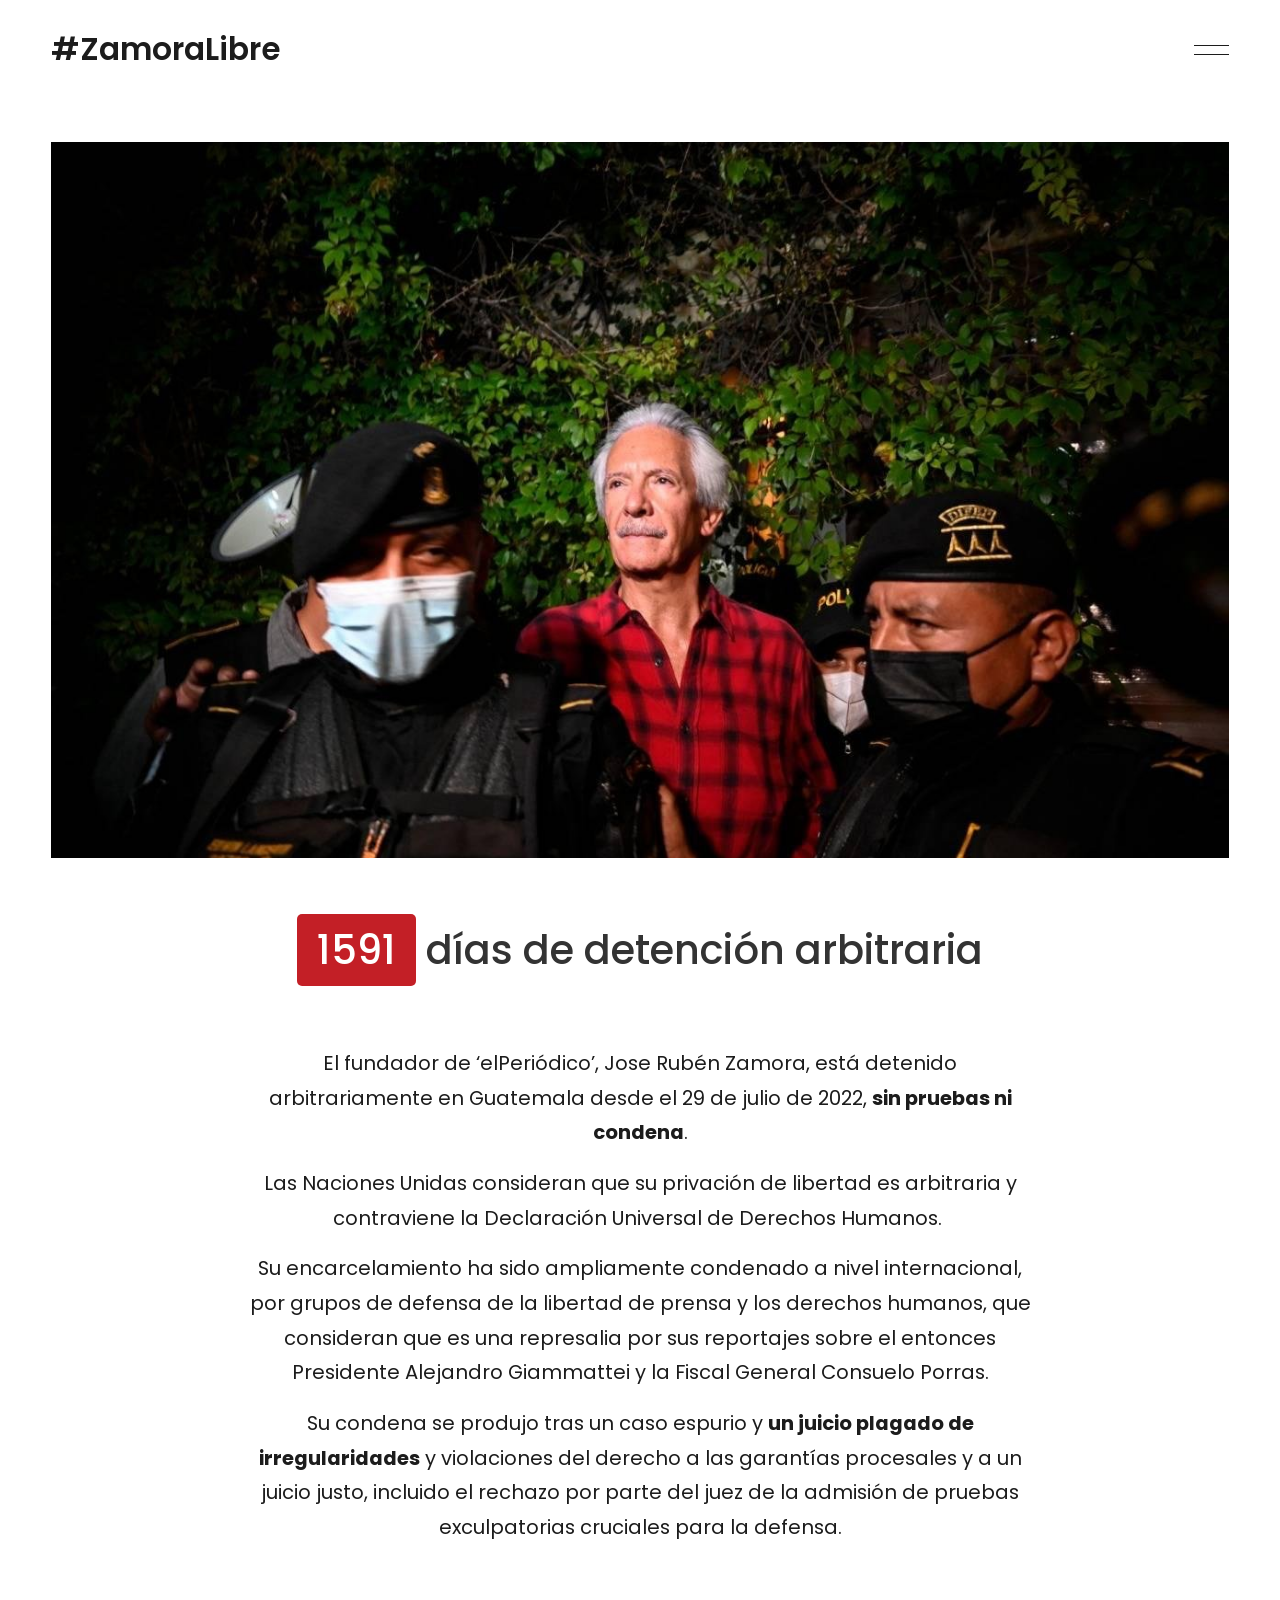
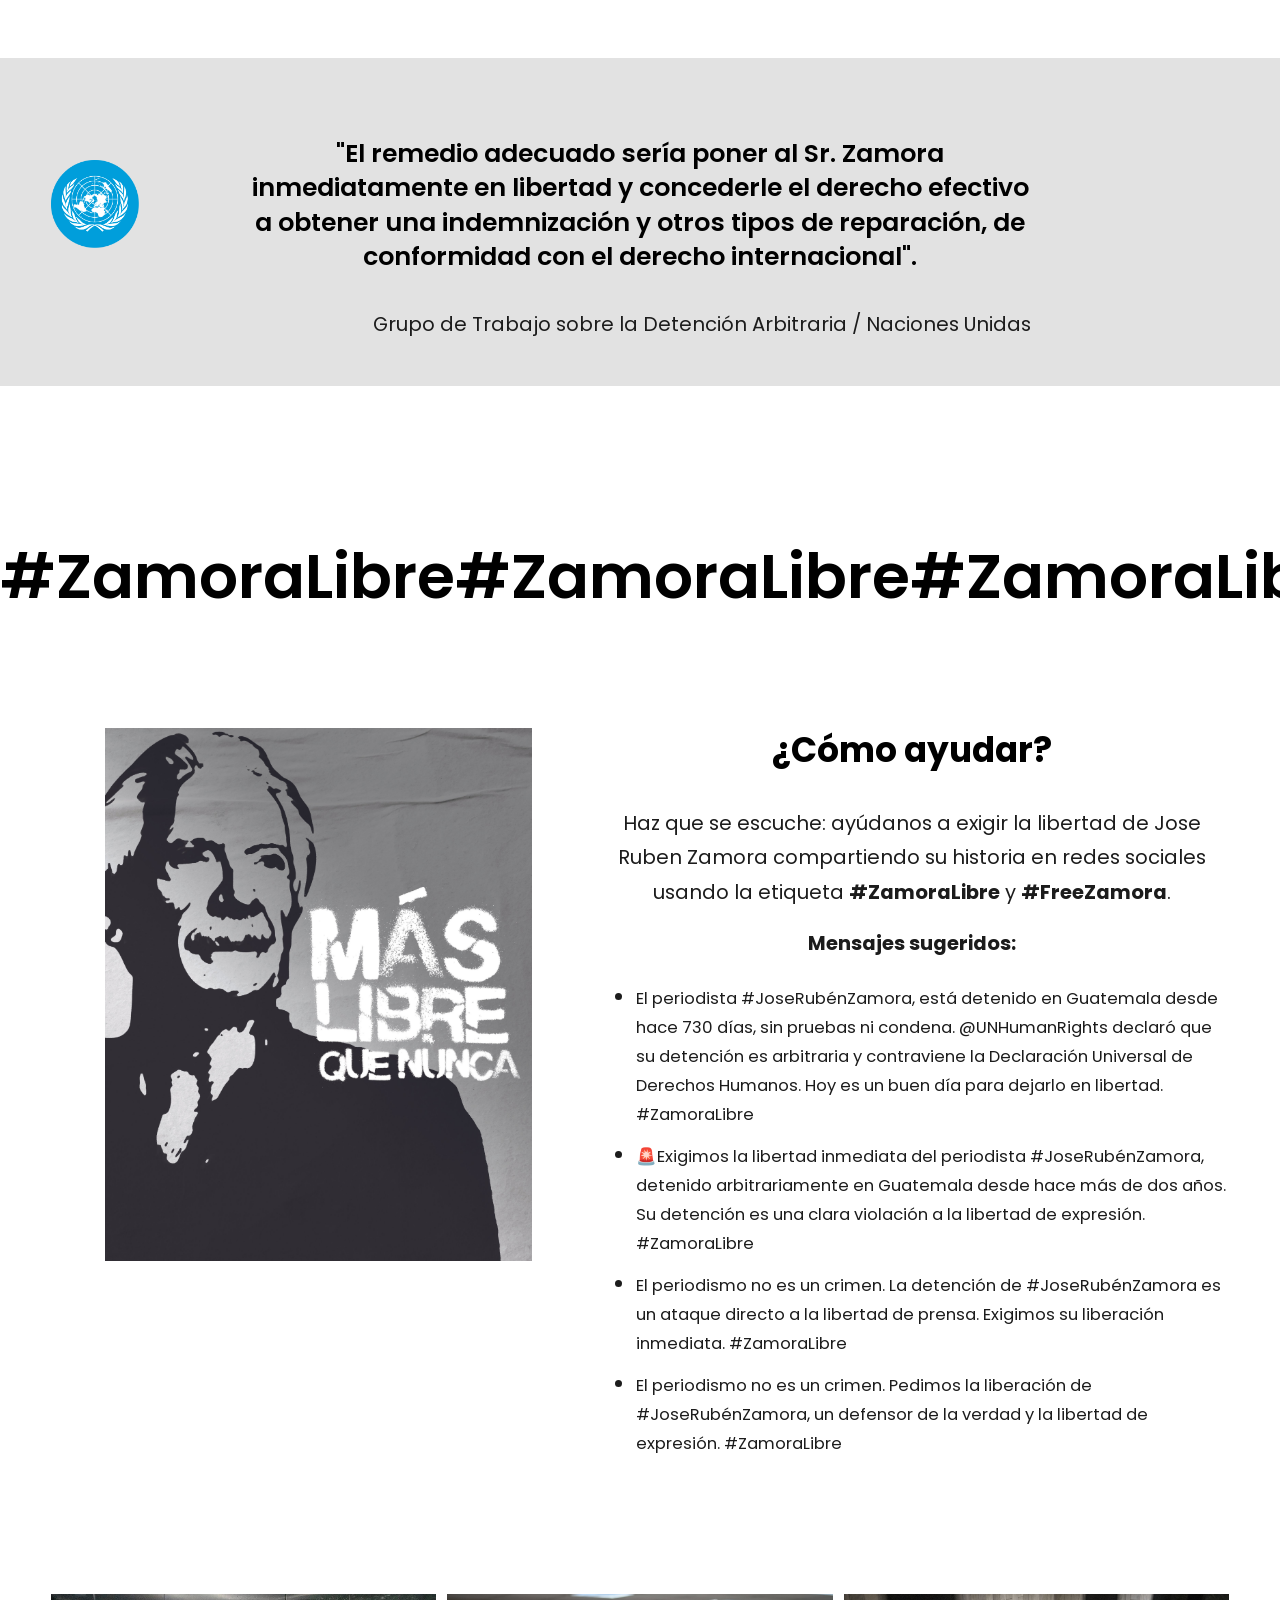
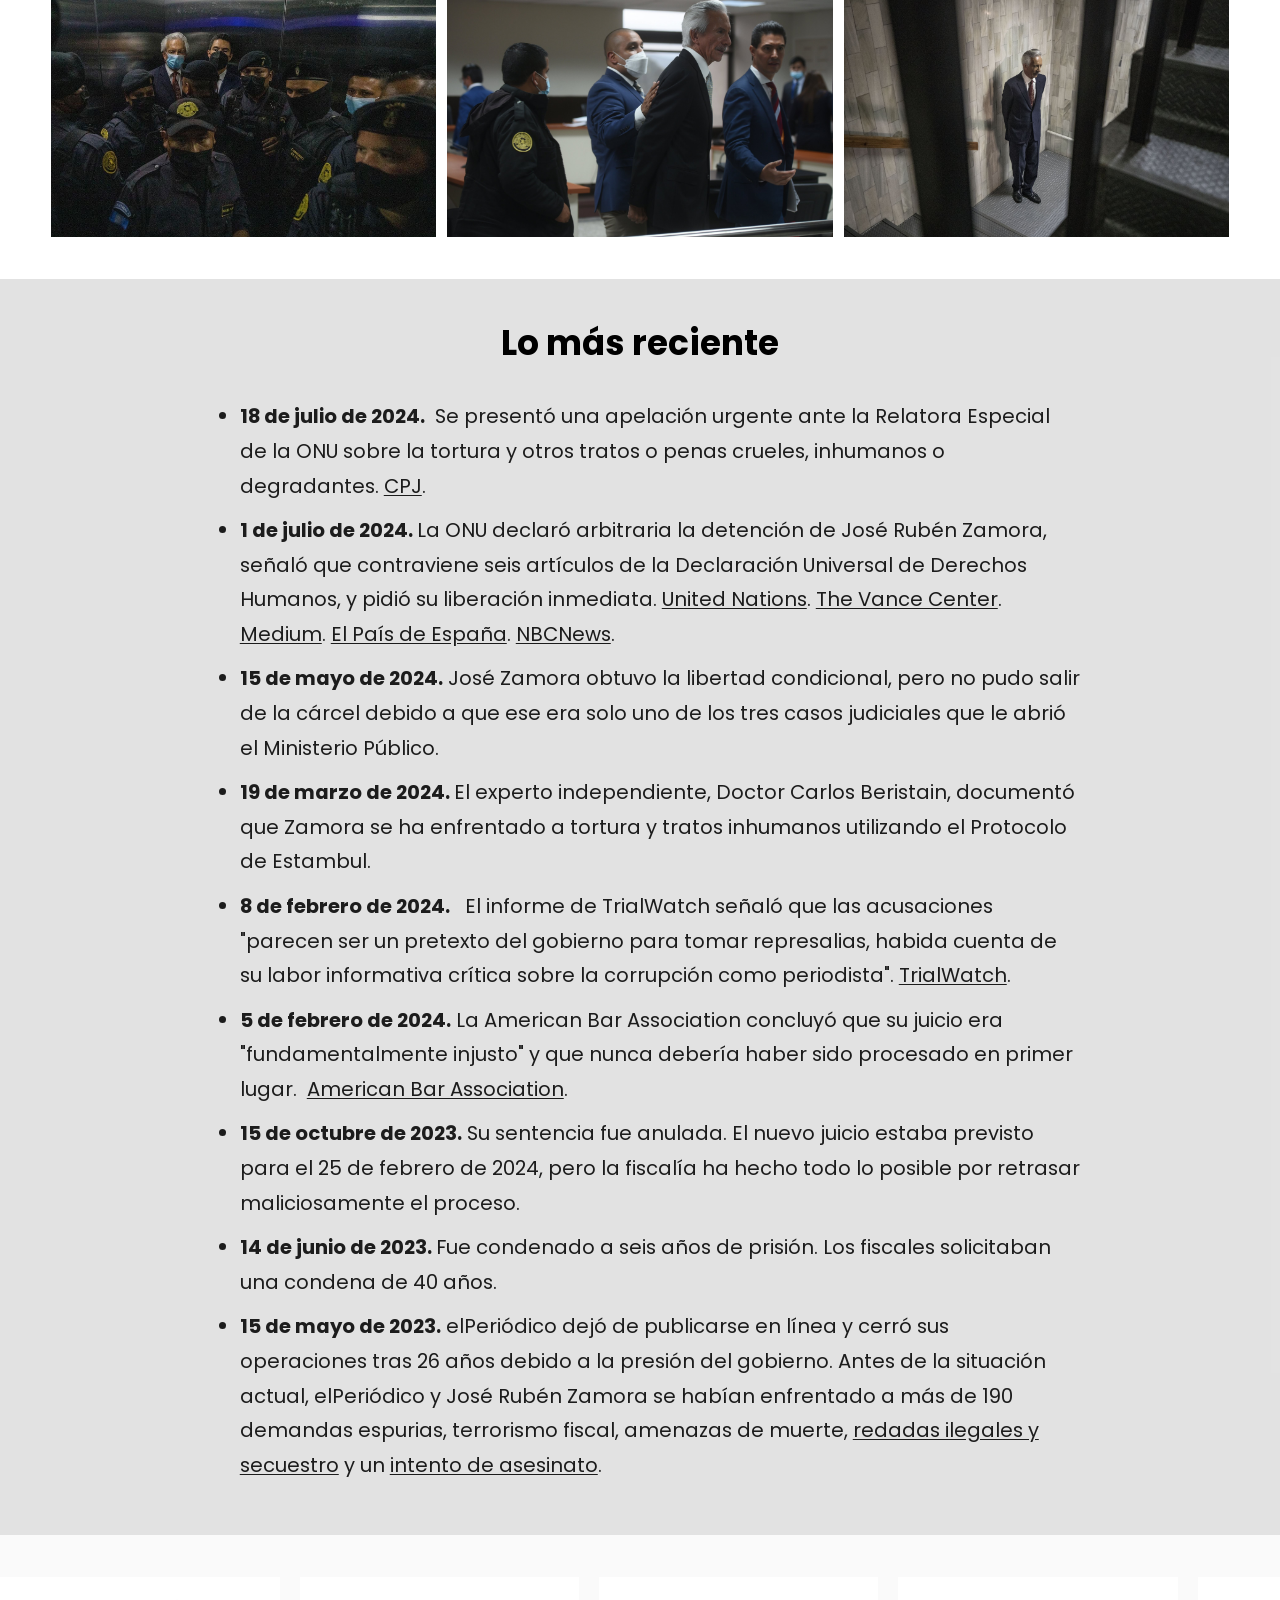
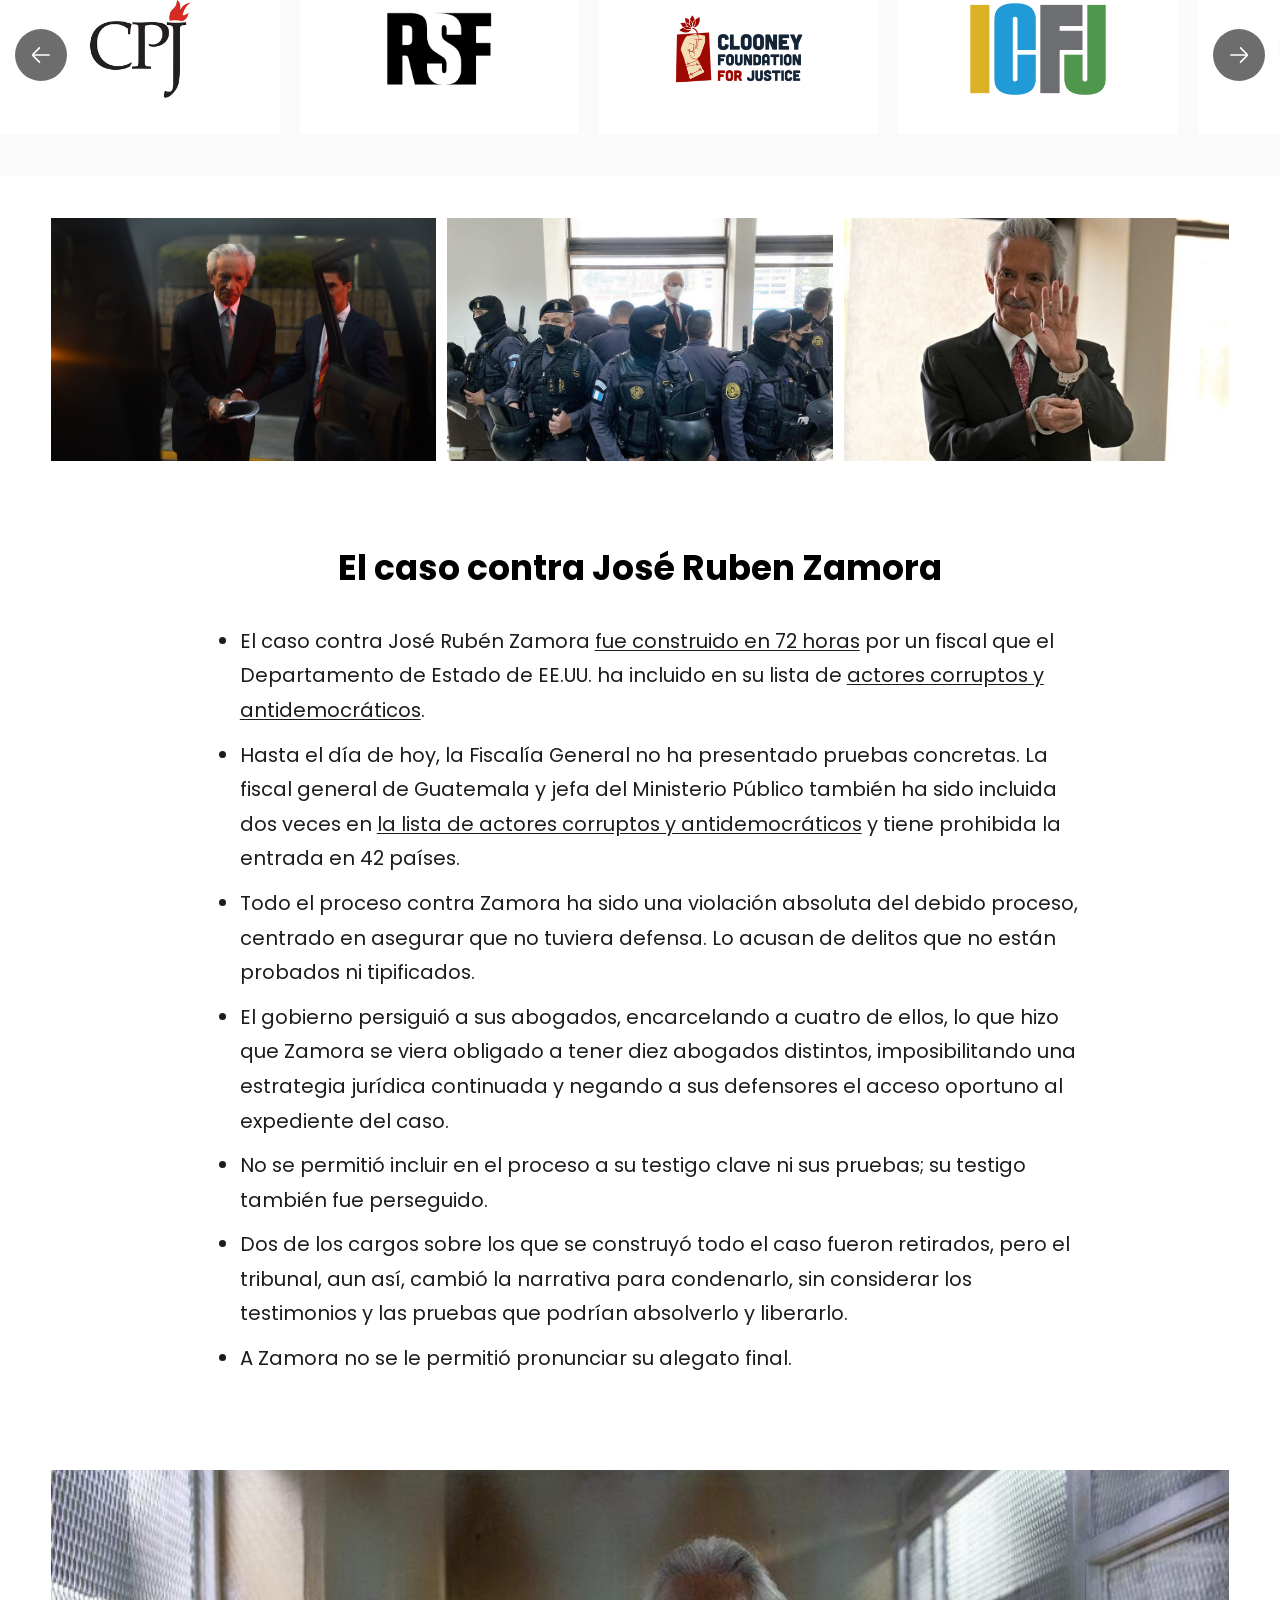
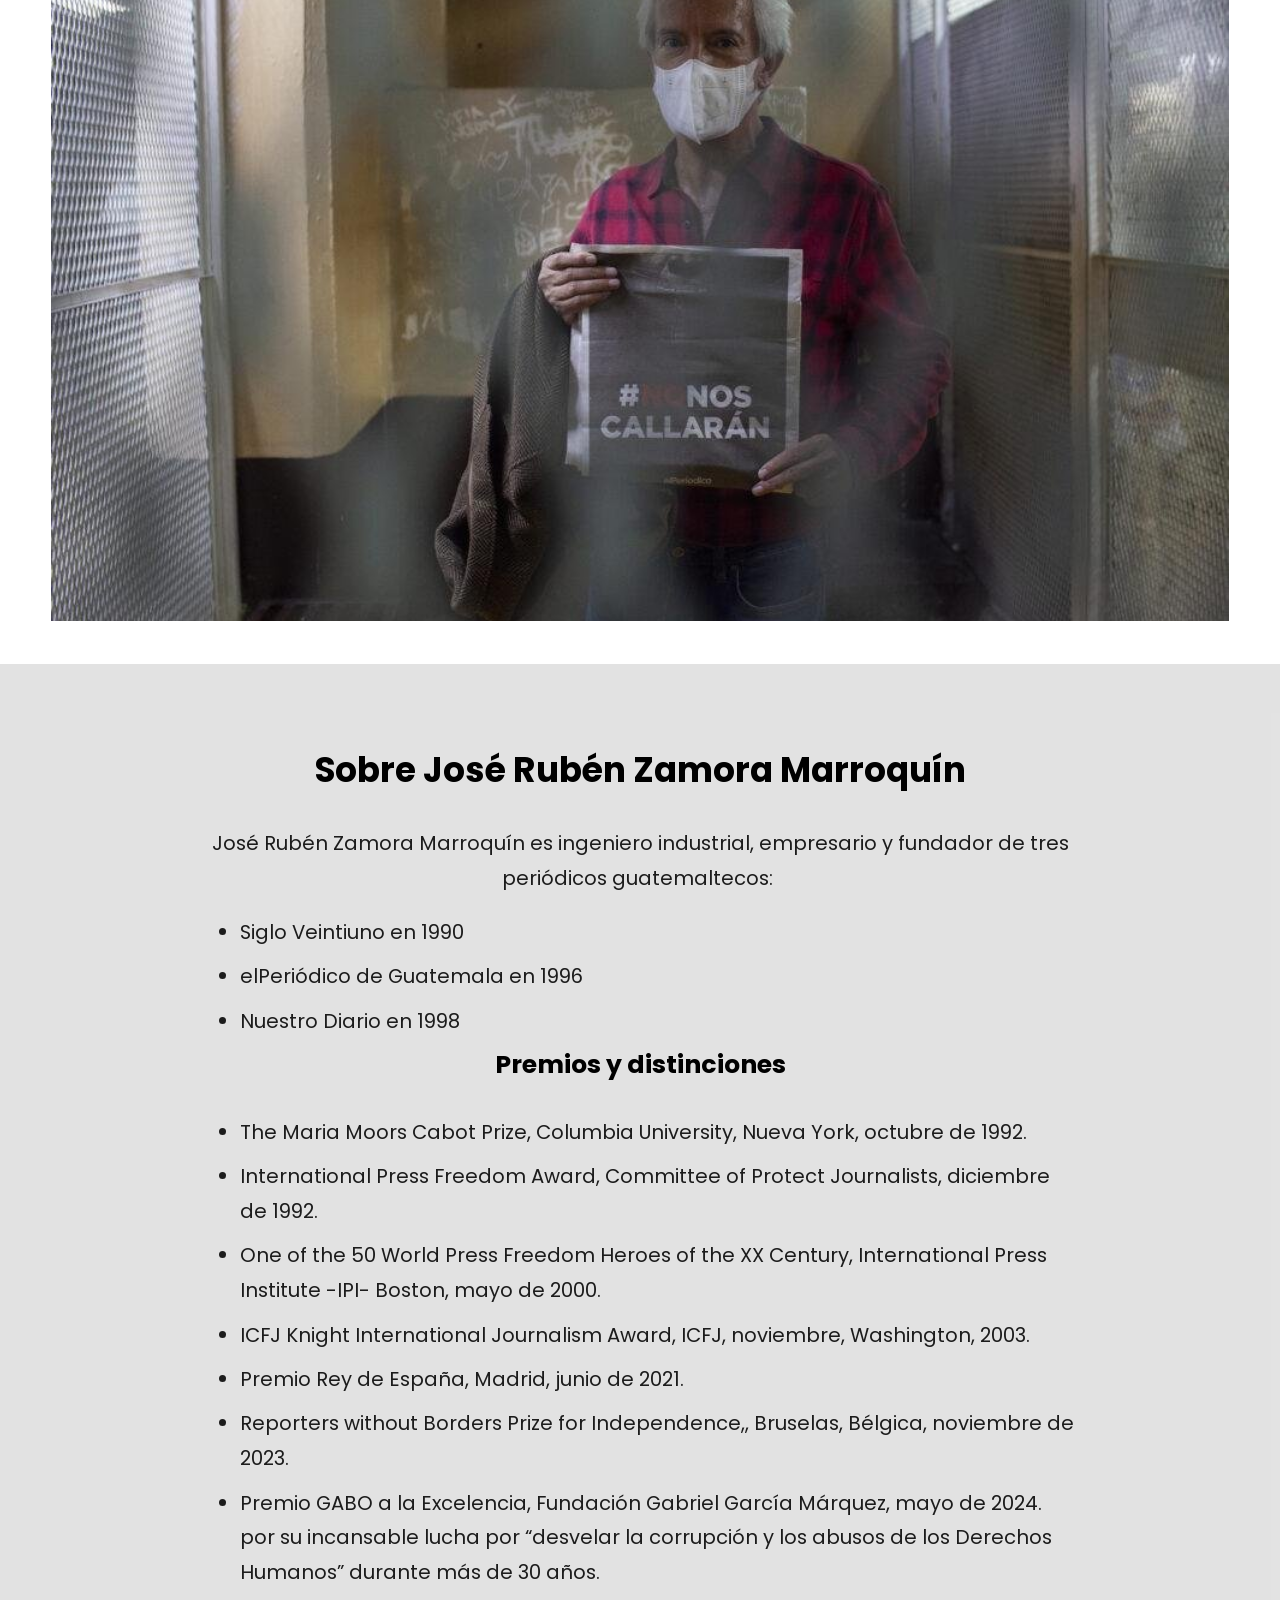
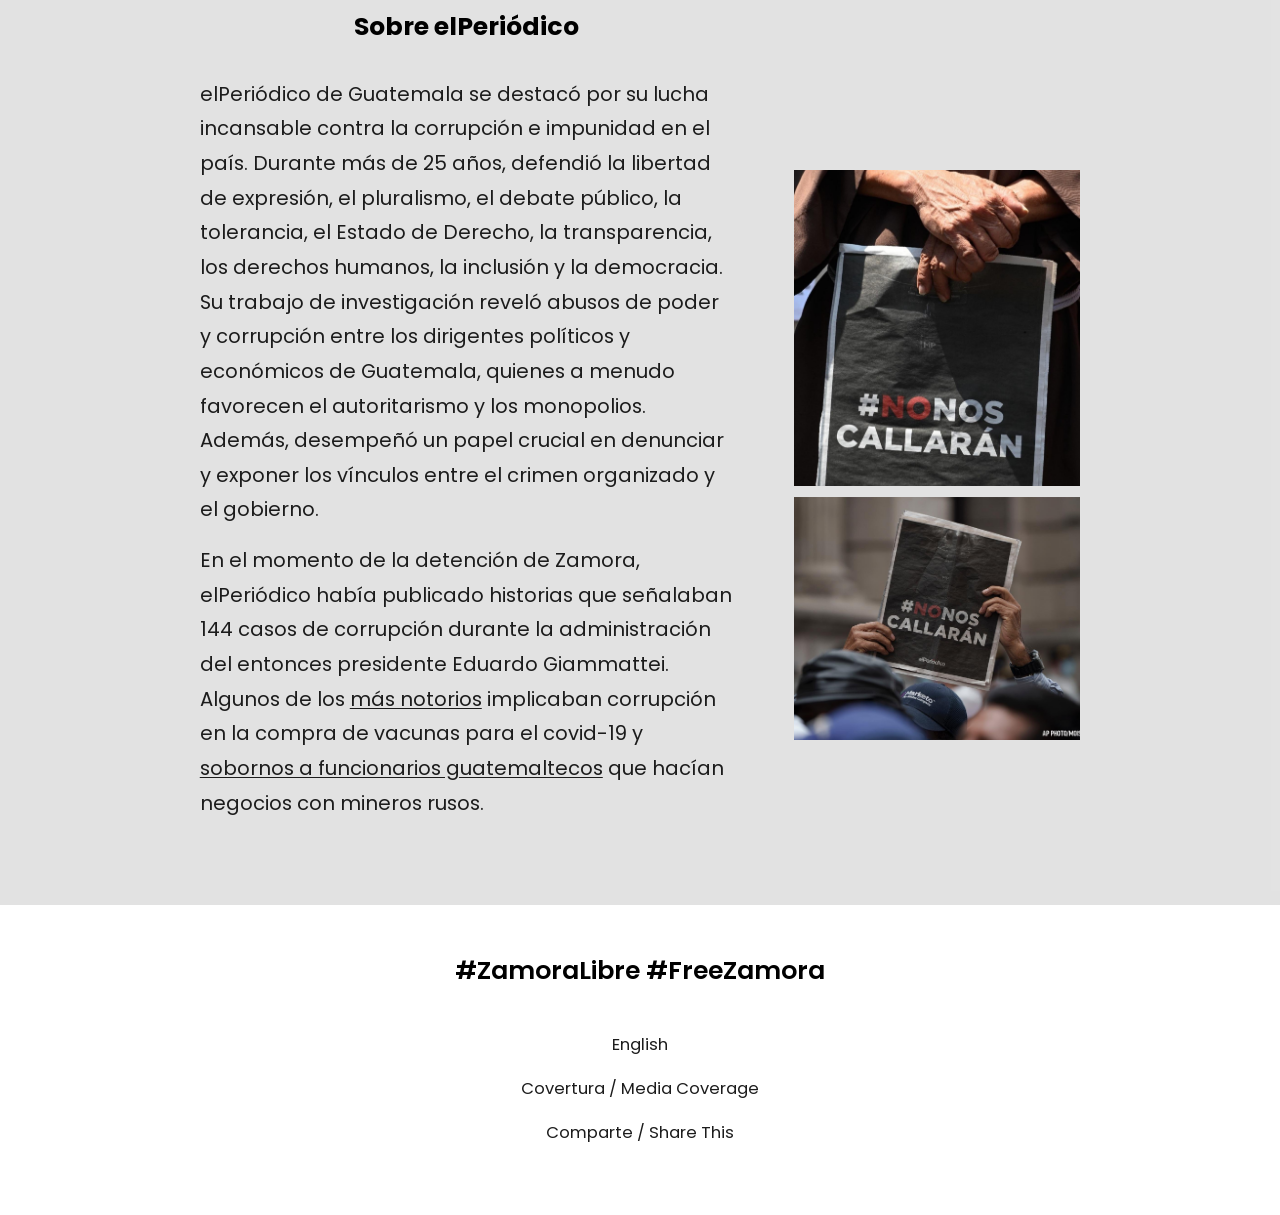
==== index.html @ 33c7cfe5 "Réplica estática del sitio zamoralibre.com Migra el sitio de la campaña #ZamoraLibre de Squarespace " ====
<!doctype html>
<html lang="es">
<head>
<meta charset="utf-8">
<meta name="viewport" content="width=device-width, initial-scale=1">
<title>#ZamoraLibre</title>
<meta name="description" content="José Rubén Zamora, fundador de elPeriódico, está detenido arbitrariamente en Guatemala desde el 29 de julio de 2022, sin pruebas ni condena. Las Naciones Unidas piden su liberación inmediata.">
<link rel="canonical" href="https://www.zamoralibre.com/">
<meta property="og:type" content="website">
<meta property="og:site_name" content="#ZamoraLibre">
<meta property="og:title" content="#ZamoraLibre">
<meta property="og:description" content="José Rubén Zamora, fundador de elPeriódico, está detenido arbitrariamente en Guatemala desde el 29 de julio de 2022, sin pruebas ni condena.">
<meta property="og:url" content="https://www.zamoralibre.com/">
<meta property="og:image" content="https://www.zamoralibre.com/assets/img/hero-detencion.jpg">
<meta property="og:locale" content="es_ES">
<meta name="twitter:card" content="summary_large_image">
<link rel="alternate" hreflang="es" href="https://www.zamoralibre.com/">
<link rel="alternate" hreflang="en" href="https://www.zamoralibre.com/english/">
<link rel="preload" as="font" type="font/woff2" href="assets/fonts/poppins-600-latin.woff2" crossorigin>
<link rel="preload" as="font" type="font/woff2" href="assets/fonts/poppins-400-latin.woff2" crossorigin>
<link rel="stylesheet" href="assets/css/style.css">
</head>
<body>

<header class="cabecera">
  <a class="cabecera__logo" href="/">#ZamoraLibre</a>
  <button class="cabecera__menu" type="button" data-menu-boton aria-expanded="false" aria-controls="nav-panel" aria-label="Abrir menú">
    <span></span><span></span>
  </button>
</header>

<nav class="nav-panel" id="nav-panel" data-menu-panel data-abierto="false" aria-label="Navegación principal">
  <a href="/english/">English</a>
  <a href="/media-coverage/">Cobertura / Media Coverage</a>
  <a href="/comparte/">Comparte / Share This</a>
</nav>

<main>

  <!-- 0 · Fotografía de apertura -->
  <section class="seccion">
    <div class="fe">
      <div class="marco marco--heroe" style="--d:1/2/21/26;--m:1/1/10/11">
        <img class="imagen" src="assets/img/hero-detencion.jpg" width="1280" height="851" fetchpriority="high"
             alt="José Rubén Zamora, con camisa de cuadros roja, es escoltado de noche por agentes de la policía guatemalteca.">
      </div>
    </div>
  </section>

  <!-- 1 · Contador de días -->
  <section class="seccion seccion--auto">
    <div class="fe fe--sin-relleno">
      <div style="--d:1/2/2/26;--m:1/2/7/10">
        <p class="contador" data-contador="días de detención arbitraria">
          <span class="dias-numero">&nbsp;</span> días de detención arbitraria
        </p>
      </div>
    </div>
  </section>

  <!-- 2 · Introducción -->
  <section class="seccion">
    <div class="fe">
      <div class="contenido" style="--d:1/6/17/22;--m:1/2/3/10">
        <p class="centrado">El fundador de ‘elPeriódico’, Jose Rubén Zamora, está detenido arbitrariamente en Guatemala desde el 29 de julio de 2022, <strong>sin pruebas ni condena</strong>.</p>
        <p class="centrado">Las Naciones Unidas consideran que su privación de libertad es arbitraria y contraviene la Declaración Universal de Derechos Humanos.&nbsp;</p>
        <p class="centrado">Su encarcelamiento ha sido ampliamente condenado a nivel internacional, por grupos de defensa de la libertad de prensa y los derechos humanos, que consideran que es una represalia por sus reportajes sobre el entonces Presidente Alejandro Giammattei y la Fiscal General Consuelo Porras.</p>
        <p class="centrado">Su condena se produjo tras un caso espurio y <strong>un juicio plagado de irregularidades</strong> y violaciones del derecho a las garantías procesales y a un juicio justo, incluido el rechazo por parte del juez de la admisión de pruebas exculpatorias cruciales para la defensa.</p>
      </div>
    </div>
  </section>

  <!-- 3 · Cita de Naciones Unidas -->
  <section class="seccion seccion--gris">
    <div class="fe">
      <div class="marco" style="--d:2/2/6/4;--m:1/4/3/8">
        <img class="imagen imagen--contenida" src="assets/img/onu-logo.png" width="625" height="625" loading="lazy"
             alt="Emblema de las Naciones Unidas.">
      </div>
      <div class="contenido" style="--d:2/6/8/22;--m:3/2/13/10">
        <h4 class="centrado">"El remedio adecuado sería poner al Sr. Zamora inmediatamente en libertad y concederle el derecho efectivo a obtener una indemnización y otros tipos de reparación, de conformidad con el derecho internacional". </h4>
        <p class="a-la-derecha">Grupo de Trabajo sobre la Detención Arbitraria / Naciones Unidas</p>
      </div>
    </div>
  </section>

  <!-- 4 · Marquesina y "¿Cómo ayudar?" -->
  <section class="seccion">
    <div class="fe fe--ayuda">
      <div class="marquesina fe--sangrado" data-marquesina aria-label="#ZamoraLibre" style="--d:1/1/9/27;--m:1/1/8/11">
        <div class="marquesina__pista" aria-hidden="true">
          <span>#ZamoraLibre</span><span>#ZamoraLibre</span><span>#ZamoraLibre</span><span>#ZamoraLibre</span><span>#ZamoraLibre</span><span>#ZamoraLibre</span><span>#ZamoraLibre</span><span>#ZamoraLibre</span>
        </div>
      </div>
      <h1 class="oculto-visualmente">#ZamoraLibre</h1>
      <div class="marco marco--poster" style="--d:9/3/24/12;--m:8/2/18/10">
        <img class="imagen imagen--contenida" src="assets/img/campana-prensa.jpg" width="2500" height="3125" loading="lazy"
             alt="Cartel de la campaña: retrato serigrafiado de José Rubén Zamora junto a la frase «más libre que nunca».">
      </div>
      <div class="contenido" style="--d:9/13/25/26;--m:19/2/48/10">
        <h3 class="centrado"><strong>¿Cómo ayudar?</strong></h3>
        <p class="centrado">Haz que se escuche: ayúdanos a exigir la libertad de Jose Ruben Zamora compartiendo su historia en redes sociales usando la etiqueta <strong>#ZamoraLibre</strong> y <strong>#FreeZamora</strong>.</p>
        <p class="centrado"><strong>Mensajes sugeridos:</strong></p>
        <ul>
          <li><p class="sqsrte-small">El periodista #JoseRubénZamora, está detenido en Guatemala desde hace 730 días, sin pruebas ni condena. @UNHumanRights declaró que su detención es arbitraria y contraviene la Declaración Universal de Derechos Humanos. Hoy es un buen día para dejarlo en libertad. #ZamoraLibre&nbsp;&nbsp;</p></li>
          <li><p class="sqsrte-small">🚨Exigimos la libertad inmediata del periodista #JoseRubénZamora, detenido arbitrariamente en Guatemala desde hace más de dos años. Su detención es una clara violación a la libertad de expresión. #ZamoraLibre</p></li>
          <li><p class="sqsrte-small">El periodismo no es un crimen. La detención de #JoseRubénZamora es un ataque directo a la libertad de prensa. Exigimos su liberación inmediata. #ZamoraLibre</p></li>
          <li><p class="sqsrte-small">El periodismo no es un crimen. Pedimos la liberación de #JoseRubénZamora, un defensor de la verdad y la libertad de expresión. #ZamoraLibre&nbsp;</p></li>
        </ul>
      </div>
    </div>
  </section>

  <!-- 5 · Galería -->
  <section class="seccion">
    <div class="fe">
      <div class="marco marco--galeria" style="--d:1/2/8/10;--m:1/2/7/10">
        <img class="imagen" src="assets/img/galeria-1.jpg" width="1440" height="960" loading="lazy"
             alt="José Rubén Zamora, con mascarilla, rodeado de policías dentro de un ascensor.">
      </div>
      <div class="marco marco--galeria" style="--d:1/10/8/18;--m:7/2/13/10">
        <img class="imagen" src="assets/img/galeria-2.jpg" width="2500" height="1669" loading="lazy"
             alt="José Rubén Zamora es conducido por un custodio dentro de una sala de tribunales.">
      </div>
      <div class="marco marco--galeria" style="--d:1/18/8/26;--m:13/2/19/10">
        <img class="imagen" src="assets/img/galeria-3.jpg" width="2500" height="1667" loading="lazy"
             alt="José Rubén Zamora, de traje, espera solo en un rellano de escaleras del edificio judicial.">
      </div>
    </div>
  </section>

  <!-- 6 · Lo más reciente -->
  <section class="seccion seccion--gris">
    <div class="fe">
      <div class="contenido" style="--d:1/5/26/23;--m:1/2/3/10">
        <h3 class="centrado"><strong>Lo más reciente</strong></h3>
        <ul>
          <li><p><strong>18 de julio de 2024.</strong>&nbsp; Se presentó una apelación urgente ante la Relatora Especial de la ONU sobre la tortura y otros tratos o penas crueles, inhumanos o degradantes. <a href="https://cpj.org/2024/07/urgent-appeal-to-un-says-journalist-jose-ruben-zamora-was-tortured-should-be-freed/" target="_blank" rel="noopener">CPJ</a>.</p></li>
          <li><p><strong>1 de julio de 2024. </strong>La ONU declaró arbitraria la detención de José Rubén Zamora, señaló que contraviene seis artículos de la Declaración Universal de Derechos Humanos, y pidió su liberación inmediata. <a href="https://www.ohchr.org/sites/default/files/documents/issues/detention-wg/opinions/session99/a-hrc-wgad-2024-7-guatemala-aev.pdf" target="_blank" rel="noopener">United Nations</a>. <a href="https://www.vancecenter.org/un-working-group-arbitrary-detention-release-jose-ruben-zamora/" target="_blank" rel="noopener">The Vance Center</a>. <a href="https://medium.com/@joserubenzamora/grupo-de-trabajo-sobre-la-detenci%C3%B3n-arbitraria-de-naciones-unidas-declara-arbitraria-la-detenci%C3%B3n-ddeeeddc234e" target="_blank" rel="noopener">Medium</a>. <a href="https://elpais.com/america/2024-07-02/la-onu-considera-arbitraria-la-detencion-de-jose-ruben-zamora-y-pide-su-inmediata-liberacion.html" target="_blank" rel="noopener">El País de España</a>. <a href="https://www.nbcnews.com/news/amp/rcna159952" target="_blank" rel="noopener">NBCNews</a>.&nbsp;</p></li>
          <li><p><strong>15 de mayo de 2024.</strong> José Zamora obtuvo la libertad condicional, pero no pudo salir de la cárcel debido a que ese era solo uno de los tres casos judiciales que le abrió el Ministerio Público.</p></li>
          <li><p><strong>19 de marzo de 2024. </strong>El experto independiente, Doctor Carlos Beristain, documentó que Zamora se ha enfrentado a tortura y tratos inhumanos utilizando el Protocolo de Estambul.&nbsp;</p></li>
          <li><p><strong>8 de febrero de 2024.</strong> &nbsp; El informe de TrialWatch señaló que las acusaciones "parecen ser un pretexto del gobierno para tomar represalias, habida cuenta de su labor informativa crítica sobre la corrupción como periodista". <a href="https://cfj.org/reports/guatemala-v-jose-ruben-zamora/" target="_blank" rel="noopener">TrialWatch</a>.</p></li>
          <li><p><strong>5 de febrero de 2024.</strong> La American Bar Association concluyó que su juicio era "fundamentalmente injusto" y que nunca debería haber sido procesado en primer lugar.&nbsp; <a href="https://www.americanbar.org/groups/human_rights/reports/trial-observation-report-guatemala-vs-jrz/" target="_blank" rel="noopener">American Bar Association</a>.&nbsp;</p></li>
          <li><p><strong>15 de octubre de 2023.</strong> Su sentencia fue anulada. El nuevo juicio estaba previsto para el 25 de febrero de 2024, pero la fiscalía ha hecho todo lo posible por retrasar maliciosamente el proceso.&nbsp;</p></li>
          <li><p><strong>14 de junio de 2023. </strong>Fue condenado a seis años de prisión. Los fiscales solicitaban una condena de 40 años.</p></li>
          <li><p><strong>15 de mayo de 2023.</strong> elPeriódico dejó de publicarse en línea y cerró sus operaciones tras 26 años debido a la presión del gobierno. Antes de la situación actual, elPeriódico y José Rubén Zamora se habían enfrentado a más de 190 demandas espurias, terrorismo fiscal, amenazas de muerte, <a href="https://cpj.org/2003/06/cpj-concerned-about-series-of-recent-attacks-again/" target="_blank" rel="noopener">redadas ilegales y secuestro</a> y un <a href="https://cpj.org/2008/08/brutally-attacked-in-guatemalaagain/" target="_blank" rel="noopener">intento de asesinato</a>.</p></li>
        </ul>
      </div>
    </div>
  </section>

  <!-- 7 · Organizaciones -->
  <section class="carrusel" data-carrusel aria-label="Organizaciones que han respaldado el caso">
    <button class="carrusel__flecha carrusel__flecha--anterior" type="button" data-carrusel-anterior aria-label="Anterior">
      <svg viewBox="0 0 24 24" fill="none" stroke="currentColor" stroke-width="1.6" aria-hidden="true"><path d="M20 12H4M4 12l7-7M4 12l7 7"/></svg>
    </button>
    <ul class="carrusel__pista" data-carrusel-pista>
      <li class="carrusel__item"><img width="500" height="500" src="assets/img/logo-cpj.png" loading="lazy" alt="Comité para la Protección de Periodistas (CPJ)"></li>
      <li class="carrusel__item"><img width="400" height="400" src="assets/img/logo-rsf.png" loading="lazy" alt="Reporteros Sin Fronteras"></li>
      <li class="carrusel__item"><img width="1080" height="1080" src="assets/img/logo-clooney-foundation.png" loading="lazy" alt="The Clooney Foundation"></li>
      <li class="carrusel__item"><img width="2100" height="2100" src="assets/img/logo-icfj.jpg" loading="lazy" alt="International Center for Journalists (ICFJ)"></li>
      <li class="carrusel__item"><img width="200" height="200" src="assets/img/logo-vance-center.jpg" loading="lazy" alt="Vance Center"></li>
      <li class="carrusel__item"><img width="346" height="346" src="assets/img/logo-american-bar-association.png" loading="lazy" alt="American Bar Association"></li>
      <li class="carrusel__item"><img width="225" height="225" src="assets/img/logo-ipi.png" loading="lazy" alt="International Press Institute"></li>
      <li class="carrusel__item"><img width="225" height="225" src="assets/img/logo-columbia-cabot.png" loading="lazy" alt="Columbia School of Journalism (Maria Moors Cabot Prize)"></li>
      <li class="carrusel__item"><img width="300" height="300" src="assets/img/logo-craig-newmark.jpg" loading="lazy" alt="Craig Newmark School of Journalism"></li>
      <li class="carrusel__item"><img width="1200" height="1200" src="assets/img/logo-lawyers-without-borders.png" loading="lazy" alt="Lawyers without Borders"></li>
      <li class="carrusel__item"><img width="1200" height="1200" src="assets/img/logo-un-human-rights.png" loading="lazy" alt="UN Human Rights"></li>
      <li class="carrusel__item"><img width="225" height="225" src="assets/img/logo-relatoria-oea.jpg" loading="lazy" alt="Relatoría Especial para la Libertad de Expresión de la OEA"></li>
      <li class="carrusel__item"><img width="225" height="225" src="assets/img/logo-fundacion-gabo.png" loading="lazy" alt="Fundación Gabo"></li>
      <li class="carrusel__item"><img width="300" height="300" src="assets/img/logo-oea.jpg" loading="lazy" alt="OEA"></li>
    </ul>
    <button class="carrusel__flecha carrusel__flecha--siguiente" type="button" data-carrusel-siguiente aria-label="Siguiente">
      <svg viewBox="0 0 24 24" fill="none" stroke="currentColor" stroke-width="1.6" aria-hidden="true"><path d="M4 12h16M20 12l-7-7M20 12l-7 7"/></svg>
    </button>
  </section>

  <!-- 8 · Galería -->
  <section class="seccion">
    <div class="fe">
      <div class="marco marco--galeria" style="--d:1/2/8/10;--m:1/2/7/10">
        <img class="imagen" src="assets/img/galeria-4.jpg" width="2500" height="1669" loading="lazy"
             alt="José Rubén Zamora, esposado, es subido a un vehículo al anochecer.">
      </div>
      <div class="marco marco--galeria" style="--d:1/10/8/18;--m:7/2/13/10">
        <img class="imagen" src="assets/img/galeria-5.jpg" width="1024" height="577" loading="lazy"
             alt="Un cordón de policías antimotines rodea a José Rubén Zamora en un pasillo del edificio judicial. Foto: La Hora / José Orozco.">
      </div>
      <div class="marco marco--galeria" style="--d:1/18/8/26;--m:13/2/19/10">
        <img class="imagen" src="assets/img/galeria-6.jpg" width="640" height="426" loading="lazy"
             alt="José Rubén Zamora saluda con la mano esposada. Foto: Johan Ordóñez / AFP.">
      </div>
    </div>
  </section>

  <!-- 9 · El caso -->
  <section class="seccion">
    <div class="fe">
      <div class="contenido" style="--d:1/5/18/23;--m:1/2/3/10">
        <h3 class="centrado"><strong>El caso contra José Ruben Zamora</strong></h3>
        <ul>
          <li><p>El caso contra José Rubén Zamora <a href="https://elfaro.net/en/202208/centroamerica/26331/The-Case-against-Journalist-Jos%C3%A9-Rub%C3%A9n-Zamora-Was-Built-in-72-Hours.htm" target="_blank" rel="noopener">fue construido en 72 horas</a> por un fiscal que el Departamento de Estado de EE.UU. ha incluido en su lista de <a href="https://www.state.gov/reports/section-353-corrupt-and-undemocratic-actors-report-2022/" target="_blank" rel="noopener">actores corruptos y antidemocráticos</a>.&nbsp;</p></li>
          <li><p>Hasta el día de hoy, la Fiscalía General no ha presentado pruebas concretas. La fiscal general de Guatemala y jefa del Ministerio Público también ha sido incluida dos veces en <a href="https://www.state.gov/designation-of-attorney-general-maria-consuelo-porras-argueta-de-porres-for-involvement-in-significant-corruption-and-consideration-of-additional-designations/" target="_blank" rel="noopener">la lista de actores corruptos y antidemocráticos</a> y tiene prohibida la entrada en 42 países.</p></li>
          <li><p>Todo el proceso contra Zamora ha sido una violación absoluta del debido proceso, centrado en asegurar que no tuviera defensa. Lo acusan de delitos que no están probados ni tipificados.&nbsp;</p></li>
          <li><p>El gobierno persiguió a sus abogados, encarcelando a cuatro de ellos, lo que hizo que Zamora se viera obligado a tener diez abogados distintos, imposibilitando una estrategia jurídica continuada y negando a sus defensores el acceso oportuno al expediente del caso.</p></li>
          <li><p>No se permitió incluir en el proceso a su testigo clave ni sus pruebas; su testigo también fue perseguido.&nbsp;</p></li>
          <li><p>Dos de los cargos sobre los que se construyó todo el caso fueron retirados, pero el tribunal, aun así, cambió la narrativa para condenarlo, sin considerar los testimonios y las pruebas que podrían absolverlo y liberarlo.</p></li>
          <li><p>A Zamora no se le permitió pronunciar su alegato final.</p></li>
        </ul>
      </div>
    </div>
  </section>

  <!-- 10 · Fotografía a ancho completo -->
  <section class="seccion">
    <div class="fe">
      <div class="marco marco--ancha" style="--d:1/2/22/26;--m:1/2/7/10">
        <img class="imagen" src="assets/img/foto-ancho.jpg" width="980" height="650" loading="lazy"
             alt="José Rubén Zamora, tras una reja, sostiene una portada de elPeriódico con el titular «#NoNosCallarán».">
      </div>
    </div>
  </section>

  <!-- 11 · Sobre José Rubén Zamora y elPeriódico -->
  <section class="seccion seccion--gris seccion--media">
    <div class="fe fe--media">
      <div class="contenido" style="--d:1/5/23/23;--m:1/2/39/10">
        <h3 class="centrado"><strong>Sobre José Rubén Zamora Marroquín</strong></h3>
        <p class="centrado">José Rubén Zamora Marroquín es ingeniero industrial, empresario y fundador de tres periódicos guatemaltecos:&nbsp;</p>
        <ul>
          <li><p>Siglo Veintiuno en 1990&nbsp;</p></li>
          <li><p>elPeriódico de Guatemala en 1996</p></li>
          <li><p>Nuestro Diario en 1998&nbsp;</p></li>
        </ul>
        <h4 class="centrado"><strong>Premios y distinciones</strong></h4>
        <ul>
          <li><p>The Maria Moors Cabot Prize, Columbia University, Nueva York, octubre de 1992.</p></li>
          <li><p>International Press Freedom Award, Committee of Protect Journalists, diciembre de 1992.</p></li>
          <li><p>One of the 50 World Press Freedom Heroes of the XX Century, International Press Institute -IPI- Boston, mayo de 2000.</p></li>
          <li><p>ICFJ Knight International Journalism Award, ICFJ, noviembre, Washington, 2003.</p></li>
          <li><p>Premio Rey de España, Madrid, junio de 2021.&nbsp;</p></li>
          <li><p>Reporters without Borders Prize for Independence,, Bruselas, Bélgica, noviembre de 2023.</p></li>
          <li><p>Premio GABO a la Excelencia, Fundación Gabriel García Márquez, mayo de 2024. por su incansable lucha por “desvelar la corrupción y los abusos de los Derechos Humanos” durante más de 30 años.&nbsp;</p></li>
        </ul>
      </div>
      <div class="marco marco--galeria" style="--d:25/17/34/23;--m:39/2/45/10">
        <img class="imagen" src="assets/img/sobre-1.jpg" width="1170" height="1465" loading="lazy"
             alt="Manos sosteniendo una portada de elPeriódico con el titular «#NoNosCallarán».">
      </div>
      <div class="contenido" style="--d:23/5/42/16;--m:46/2/74/10">
        <h4 class="centrado"><strong>Sobre elPeriódico</strong></h4>
        <p>elPeriódico de Guatemala se destacó por su lucha incansable contra la corrupción e impunidad en el país. Durante más de 25 años, defendió la libertad de expresión, el pluralismo, el debate público, la tolerancia, el Estado de Derecho, la transparencia, los derechos humanos, la inclusión y la democracia. Su trabajo de investigación reveló abusos de poder y corrupción entre los dirigentes políticos y económicos de Guatemala, quienes a menudo favorecen el autoritarismo y los monopolios. Además, desempeñó un papel crucial en denunciar y exponer los vínculos entre el crimen organizado y el gobierno.</p>
        <p>En el momento de la detención de Zamora, elPeriódico había publicado historias que señalaban 144 casos de corrupción durante la administración del entonces presidente Eduardo Giammattei. Algunos de los <a href="https://www.nbcnews.com/news/latino/son-renowned-guatemalan-journalist-still-fights-fathers-freedom-year-i-rcna93361" target="_blank" rel="noopener">más notorios</a> implicaban corrupción en la compra de vacunas para el covid-19 y <a href="https://apnews.com/article/02da931dfd22e70791850f304004c483" target="_blank" rel="noopener">sobornos a funcionarios guatemaltecos</a> que hacían negocios con mineros rusos.</p>
      </div>
      <div class="marco marco--galeria" style="--d:34/17/41/23;--m:74/2/80/10">
        <img class="imagen" src="assets/img/sobre-2.jpg" width="1600" height="1066" loading="lazy"
             alt="En una manifestación, una persona alza una portada de elPeriódico con el titular «#NoNosCallarán». Foto: AP / Moisés Castillo.">
      </div>
    </div>
  </section>

</main>

<footer class="seccion seccion--pie">
  <div class="fe fe--pie">
    <div style="--d:2/8/4/20;--m:2/2/4/10">
      <h4 class="centrado">#ZamoraLibre #FreeZamora</h4>
    </div>
    <div class="pie__enlaces centrado" style="--d:4/11/9/17;--m:4/2/6/10">
      <a href="/english/">English</a>
      <a href="/media-coverage/">Covertura / Media Coverage</a>
      <a href="/comparte/">Comparte / Share This</a>
    </div>
  </div>
</footer>

<script src="assets/js/site.js"></script>
</body>
</html>
---- assets/css/style.css ----
/* =========================================================================
   #ZamoraLibre — hoja de estilos única
   Réplica del sitio original de Squarespace (zamoralibre.com).
   Las medidas replican la "fluid engine" de Squarespace: retícula de 24
   columnas en escritorio, apilado en móvil, y la escala tipográfica fluida
   original.
   ========================================================================= */

@import url("fonts.css");

/* ---------- Tokens ------------------------------------------------------ */
:root {
  --rojo: #c31f26;
  --tinta: #1c1c1c;
  --negro: #000;
  --blanco: #fff;
  --gris-seccion: rgba(220, 220, 220, 0.81);
  --gris-carrusel: #fafafa;

  --fuente-titulo: "Poppins", sans-serif;
  --fuente-texto: "Poppins", sans-serif;
  --fuente-nav: "Montserrat", sans-serif;
  /* El original declara Archivo Black pero nunca la carga: cae a la sans del sistema. */
  --fuente-boton: sans-serif;

  /* Geometría de la retícula (valores originales de Squarespace) */
  --ancho-maximo: 1400px;
  --gutter: 4vw;
  --gutter-movil: 6vw;
  --gap: 11px;
  --factor-fila: 0.0215;

  /* Escala tipográfica fluida.
     Squarespace: min((V - 1) * 1.2vw + 1rem, (V - 1) * 0.012 * 1400px + 1rem)
     V = valor de tamaño configurado en el sitio original. */
  --h1: min(calc(3 * 1.2vw + 1rem), 66.4px);      /* V = 4    */
  --h3: min(calc(1.2 * 1.2vw + 1rem), 36.16px);   /* V = 2.2  */
  --h4: min(calc(0.6 * 1.2vw + 1rem), 26.08px);   /* V = 1.6  */
  --texto: min(calc(0.24 * 1.2vw + 1rem), 20.03px); /* V = 1.24 */
  --texto-pequeno: min(calc(0.03 * 1.2vw + 1rem), 16.5px); /* V = 1.03 */
  --titulo-sitio: min(calc(1 * 1.2vw + 1rem), 32.8px);     /* V = 2    */
}

/* En móvil vertical Squarespace escala con la altura, no con el ancho. */
@media screen and (max-width: 767px) and (orientation: portrait) {
  :root {
    --h1: calc(3 * 0.012 * min(100vh, 900px) + 1rem);
    --h3: calc(1.2 * 0.012 * min(100vh, 900px) + 1rem);
    --h4: calc(0.6 * 0.012 * min(100vh, 900px) + 1rem);
    --texto: calc(0.24 * 0.012 * min(100vh, 900px) + 1rem);
    --texto-pequeno: calc(0.03 * 0.012 * min(100vh, 900px) + 1rem);
    --titulo-sitio: calc(1 * 0.012 * min(100vh, 900px) + 1rem);
  }
}

/* ---------- Base -------------------------------------------------------- */
*,
*::before,
*::after { box-sizing: border-box; }

html {
  font-size: 16px;
  -webkit-text-size-adjust: 100%;
  scroll-behavior: smooth;
}

body {
  margin: 0;
  background: var(--blanco);
  color: var(--tinta);
  font-family: var(--fuente-texto);
  font-size: var(--texto);
  line-height: 1.76;
  -webkit-font-smoothing: antialiased;
  overflow-x: hidden;
}

img { max-width: 100%; display: block; }

a { color: inherit; }

h1, h2, h3, h4 {
  font-family: var(--fuente-titulo);
  font-weight: 600;
  color: var(--negro);
  margin: 0 0 0.6em;
}

h1 { font-size: var(--h1); line-height: 1.4; }
h3 { font-size: var(--h3); line-height: 1.3328; }
h4 { font-size: var(--h4); line-height: 1.3664; }

/* Márgenes medidos en el sitio original. */
h1, h3, h4 { margin: 0 0 32px; }

p { margin: 0 0 16px; }

ul { margin: 1em 0 0; padding-left: 40px; }
li { margin: 0; }
li > p { margin: 0.5em 0; }

.contenido > p:last-child,
.contenido > ul:last-child { margin-bottom: 0; }

.sqsrte-small { font-size: var(--texto-pequeno); }

/* Texto en rojo: el original marca así las versiones en inglés. */
.en-rojo { color: var(--rojo); }

.oculto-visualmente {
  position: absolute;
  width: 1px; height: 1px;
  margin: -1px; padding: 0;
  overflow: hidden;
  clip: rect(0 0 0 0);
  white-space: nowrap;
  border: 0;
}

/* ---------- Cabecera ---------------------------------------------------- */
.cabecera {
  position: relative;
  z-index: 40;
  display: flex;
  align-items: center;
  justify-content: space-between;
  gap: 1rem;
  padding: 2.2vw var(--gutter);
  background: var(--blanco);
}

@media (max-width: 767px) {
  .cabecera { padding: 5vw var(--gutter-movil); }
}

.cabecera__logo {
  font-family: var(--fuente-titulo);
  font-weight: 600;
  font-size: var(--titulo-sitio);
  line-height: 1.4;
  color: var(--tinta);
  text-decoration: none;
}

/* Hamburguesa de dos líneas, como el original. */
.cabecera__menu {
  display: flex;
  flex-direction: column;
  align-items: flex-end;
  justify-content: center;
  gap: 8px;
  width: 47px; height: 37px;
  padding: 0;
  border: 0;
  background: none;
  cursor: pointer;
}

.cabecera__menu span {
  display: block;
  width: 35px;
  height: 1px;
  background: var(--tinta);
  transition: transform 0.25s ease;
}

.cabecera__menu[aria-expanded="true"] span:nth-child(1) { transform: translateY(4.5px) rotate(45deg); }
.cabecera__menu[aria-expanded="true"] span:nth-child(2) { transform: translateY(-4.5px) rotate(-45deg); }

/* Panel de navegación */
.nav-panel {
  position: fixed;
  inset: 0;
  z-index: 39;
  display: flex;
  flex-direction: column;
  align-items: center;
  justify-content: center;
  gap: 1.6rem;
  background: var(--blanco);
  opacity: 0;
  visibility: hidden;
  transition: opacity 0.25s ease, visibility 0.25s ease;
}

.nav-panel[data-abierto="true"] { opacity: 1; visibility: visible; }

.nav-panel a {
  font-family: var(--fuente-nav);
  font-size: clamp(1.15rem, 2.4vw, 1.6rem);
  color: var(--tinta);
  text-decoration: none;
}

.nav-panel a:hover,
.nav-panel a:focus-visible { color: var(--rojo); }

body[data-menu-abierto="true"] { overflow: hidden; }

/* ---------- Secciones y retícula fluida ---------------------------------
   Alturas mínimas y centrado vertical del original:
   section-height--small = 33vh, medium = 66vh, vertical-alignment--middle. */
.seccion {
  position: relative;
  display: grid;
  grid-template-columns: 100%;
  align-content: center;
  min-height: 33vh;
  background: var(--blanco);
}

.seccion--gris { background: var(--gris-seccion); }
.seccion--media { min-height: 66vh; }
.seccion--auto { min-height: 0; }
.seccion--pie { min-height: 10vh; }

/* Retícula: móvil = 8 columnas; escritorio = 24 columnas.
   Reproduce grid-template-columns y grid-template-rows de la "fluid engine".
   Cada bloque declara sus dos áreas: --m (móvil) y --d (escritorio). */
.fe {
  --grid-gutter: calc(var(--gutter-movil) - var(--gap));
  --cell-max-width: calc((var(--ancho-maximo) - (var(--gap) * 7)) / 8);
  display: grid;
  grid-template-columns:
    minmax(var(--grid-gutter), 1fr)
    repeat(8, minmax(0, var(--cell-max-width)))
    minmax(var(--grid-gutter), 1fr);
  grid-auto-rows: minmax(24px, auto);
  row-gap: var(--gap);
  column-gap: var(--gap);
  padding: 3.3vmax 0;
  overflow-x: clip;
}

.fe > * { grid-area: var(--m); }

@media (min-width: 768px) {
  .fe {
    --grid-gutter: calc(var(--gutter) - var(--gap));
    --cell-max-width: calc((var(--ancho-maximo) - (var(--gap) * 23)) / 24);
    --container-width: min(var(--ancho-maximo), calc(100vw - var(--gutter) * 2));
    grid-template-columns:
      minmax(var(--grid-gutter), 1fr)
      repeat(24, minmax(0, var(--cell-max-width)))
      minmax(var(--grid-gutter), 1fr);
    grid-auto-rows: minmax(calc(var(--container-width) * var(--factor-fila)), auto);
  }
  .fe > * { grid-area: var(--d); }
}

/* Alturas de sección del original (section-height--small / medium / custom). */
.fe--media   { padding: 6.6vmax 0; }
.fe--ayuda   { padding: 4vmax 0 6.6vmax; }
/* Secciones de una sola pieza: el original anula el hueco entre filas. */
.fe--sin-relleno { padding: 0; row-gap: 0; }
.fe--pie     { padding: 1vmax 0; }

/* ---------- Imágenes ----------------------------------------------------
   La imagen se posiciona en absoluto para que NO aporte altura intrínseca:
   así la fila de la retícula conserva su medida (24px en móvil, 2.15% del
   ancho del contenedor en escritorio) y el bloque mide exactamente lo mismo
   que en el sitio original. */
.marco {
  position: relative;
  overflow: hidden;
  min-height: 24px;
}

.marco .imagen {
  position: absolute;
  inset: 0;
  width: 100%;
  height: 100%;
  object-fit: cover;
}

.marco .imagen--contenida,
.imagen--contenida { object-fit: contain; }

/* ---------- Contador de días ------------------------------------------- */
.contador {
  font-family: var(--fuente-titulo);
  font-size: 40px;
  font-weight: 500;
  line-height: 1.5;
  color: #333;
  text-align: center;
  margin: 20px 0 1.5rem;
}

@media (max-width: 767px) {
  .contador { font-size: 30px; }
}

.dias-numero {
  color: var(--blanco);
  background-color: var(--rojo);
  padding: 0.2em 0.5em;
  border-radius: 5px;
}

/* ---------- Marquesina -------------------------------------------------- */
.marquesina {
  display: flex;
  align-items: center;
  overflow: hidden;
  user-select: none;
}

.marquesina__pista {
  display: flex;
  flex: 0 0 auto;
  min-width: 100%;
  gap: 0;
  animation: desplazar 38s linear infinite;
}

.marquesina__pista span {
  font-family: var(--fuente-titulo);
  font-size: var(--h1);
  font-weight: 600;
  line-height: 1.4;
  color: var(--negro);
  white-space: nowrap;
  flex: 0 0 auto;
}

@keyframes desplazar {
  from { transform: translateX(0); }
  to   { transform: translateX(-100%); }
}

@media (prefers-reduced-motion: reduce) {
  .marquesina__pista { animation: none; }
}

/* ---------- Carrusel de organizaciones ---------------------------------- */
.carrusel {
  position: relative;
  background: var(--gris-carrusel);
  padding: 3.3vmax 0;
}

.carrusel__pista {
  margin: 0;
  list-style: none;
  display: grid;
  grid-auto-flow: column;
  grid-auto-columns: calc((100% - 20px) / 2);
  gap: 20px;
  overflow-x: auto;
  scroll-snap-type: x mandatory;
  scroll-behavior: smooth;
  padding: 0 var(--gutter-movil);
  scrollbar-width: none;
}

.carrusel__pista::-webkit-scrollbar { display: none; }

@media (min-width: 768px) {
  .carrusel__pista {
    grid-auto-columns: calc((100% - 60px) / 4);
    padding: 0 var(--gutter);
  }
}

@media (min-width: 768px) and (max-width: 1023px) {
  .carrusel__pista { grid-auto-columns: calc((100% - 40px) / 3); }
}

.carrusel__item {
  position: relative;
  scroll-snap-align: start;
  aspect-ratio: 1.78 / 1;
  background: var(--blanco);
}

/* Absoluta, igual que en las demás imágenes: no aporta altura propia. */
.carrusel__item img {
  position: absolute;
  inset: 0 0 8% 0;
  margin: auto;
  width: 50%;
  height: 89%;
  object-fit: contain;
}

.carrusel__flecha {
  position: absolute;
  top: 50%;
  transform: translateY(-50%);
  z-index: 5;
  display: grid;
  place-items: center;
  width: 52px; height: 52px;
  border: 0;
  border-radius: 50%;
  background: rgba(60, 60, 60, 0.75);
  color: var(--blanco);
  cursor: pointer;
  transition: background 0.2s ease;
}

.carrusel__flecha:hover { background: rgba(30, 30, 30, 0.9); }
.carrusel__flecha:disabled { opacity: 0.3; cursor: default; }
.carrusel__flecha--anterior { left: 1.2vw; }
.carrusel__flecha--siguiente { right: 1.2vw; }
.carrusel__flecha svg { width: 26px; height: 26px; }

/* ---------- Botones ----------------------------------------------------- */
.boton {
  display: inline-block;
  font-family: var(--fuente-boton);
  font-size: 16px;
  font-weight: 500;
  line-height: 1.2;
  color: #fafafa;
  background: var(--negro);
  padding: 19.2px 20.8px;
  border: 0;
  border-radius: 0;
  text-decoration: none;
  transition: opacity 0.2s ease;
}

.boton:hover,
.boton:focus-visible { opacity: 0.82; }

/* ---------- Enlaces de contenido ---------------------------------------- */
.contenido a {
  color: inherit;
  text-decoration: underline;
  text-underline-offset: 2px;
}

.contenido a:hover,
.contenido a:focus-visible { color: var(--rojo); }

.centrado { text-align: center; }
.a-la-derecha { text-align: right; }

/* ---------- Pie --------------------------------------------------------- */
.pie {
  background: var(--blanco);
  padding: 3vw var(--gutter) 4vw;
  text-align: center;
}

.pie h4 { margin-bottom: 1.2em; }

.pie__enlaces {
  display: flex;
  flex-direction: column;
  gap: 0.9em;
  font-size: var(--texto-pequeno);
}

.pie__enlaces a { text-decoration: none; }
.pie__enlaces a:hover,
.pie__enlaces a:focus-visible { color: var(--rojo); }

/* ---------- Página de cobertura ----------------------------------------- */
.cobertura__encabezado h3 { text-align: left; }

.cobertura__lista p { margin-bottom: 1.1em; }

/* ---------- Página comparte --------------------------------------------- */
.descarga { display: grid; justify-items: center; gap: 1rem; }
.descarga img { width: 100%; }

/* ---------- Foco visible ------------------------------------------------ */
:focus-visible {
  outline: 3px solid var(--rojo);
  outline-offset: 2px;
}
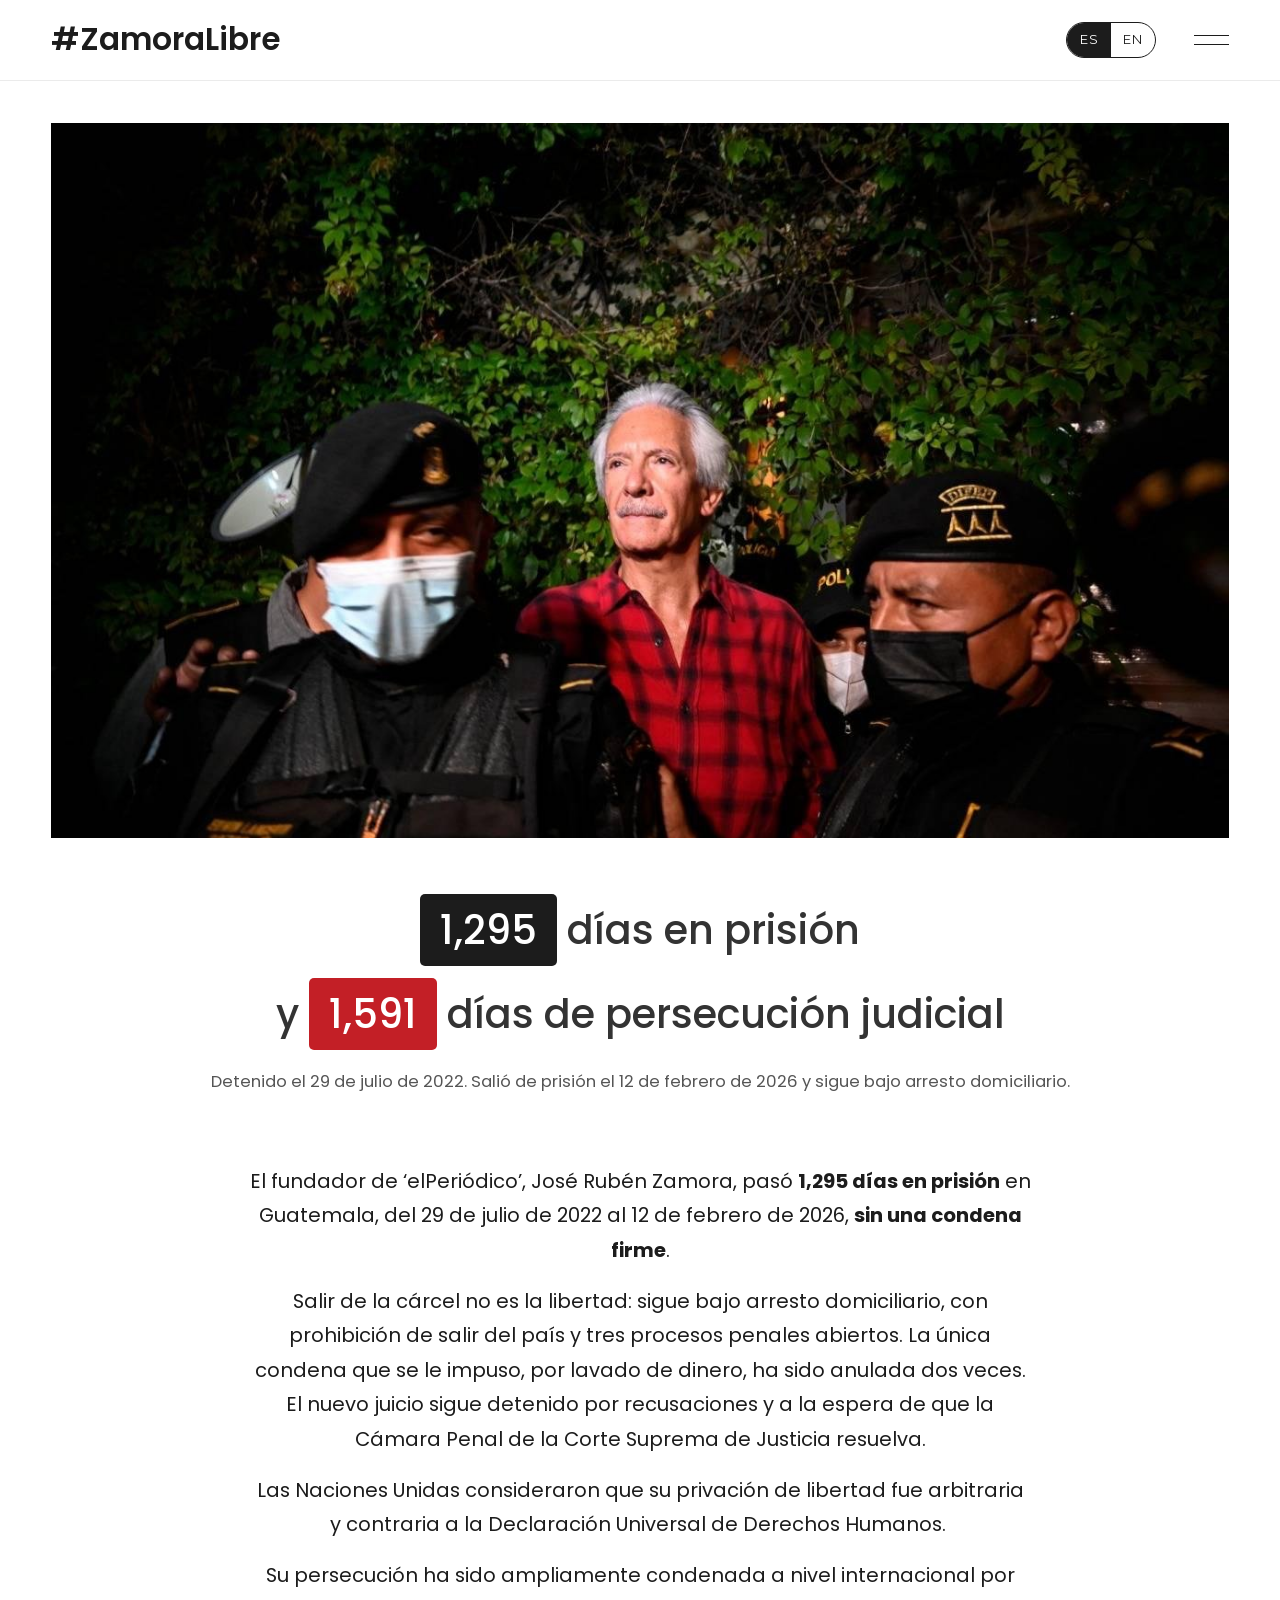
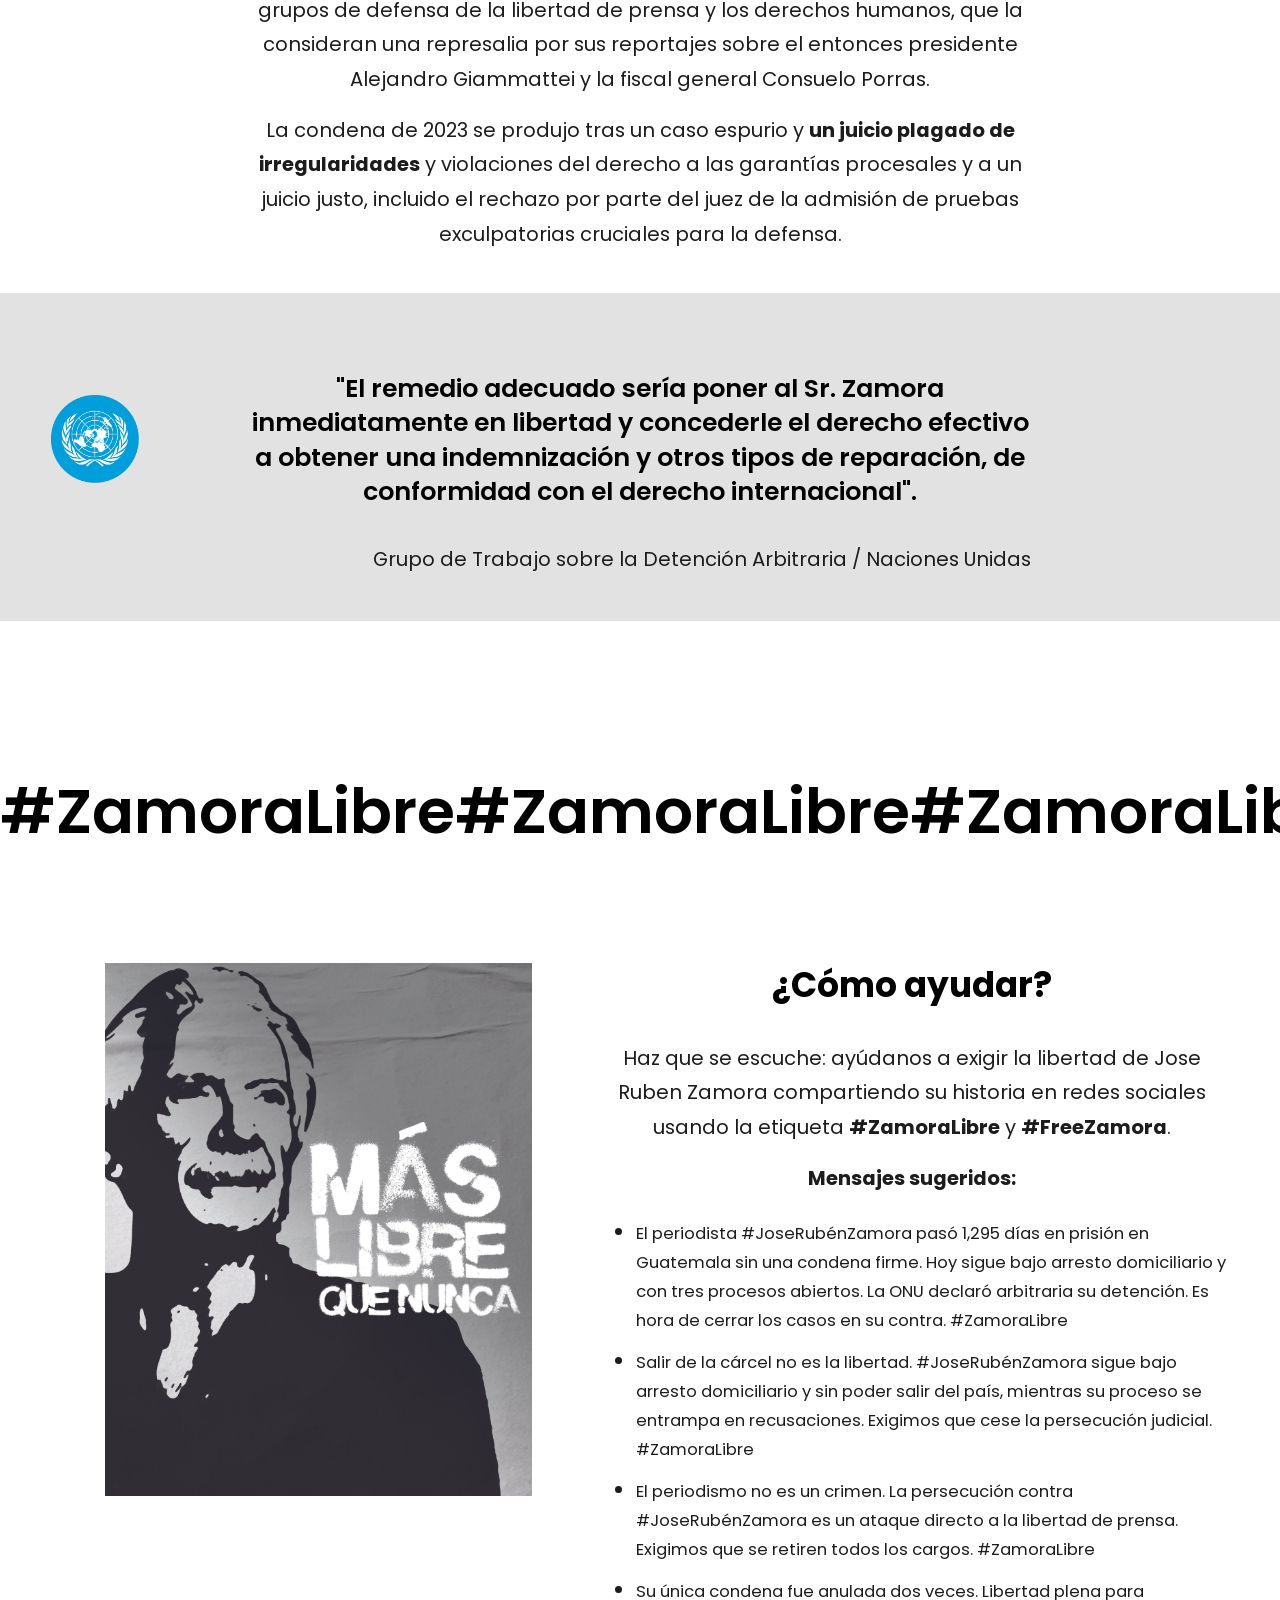
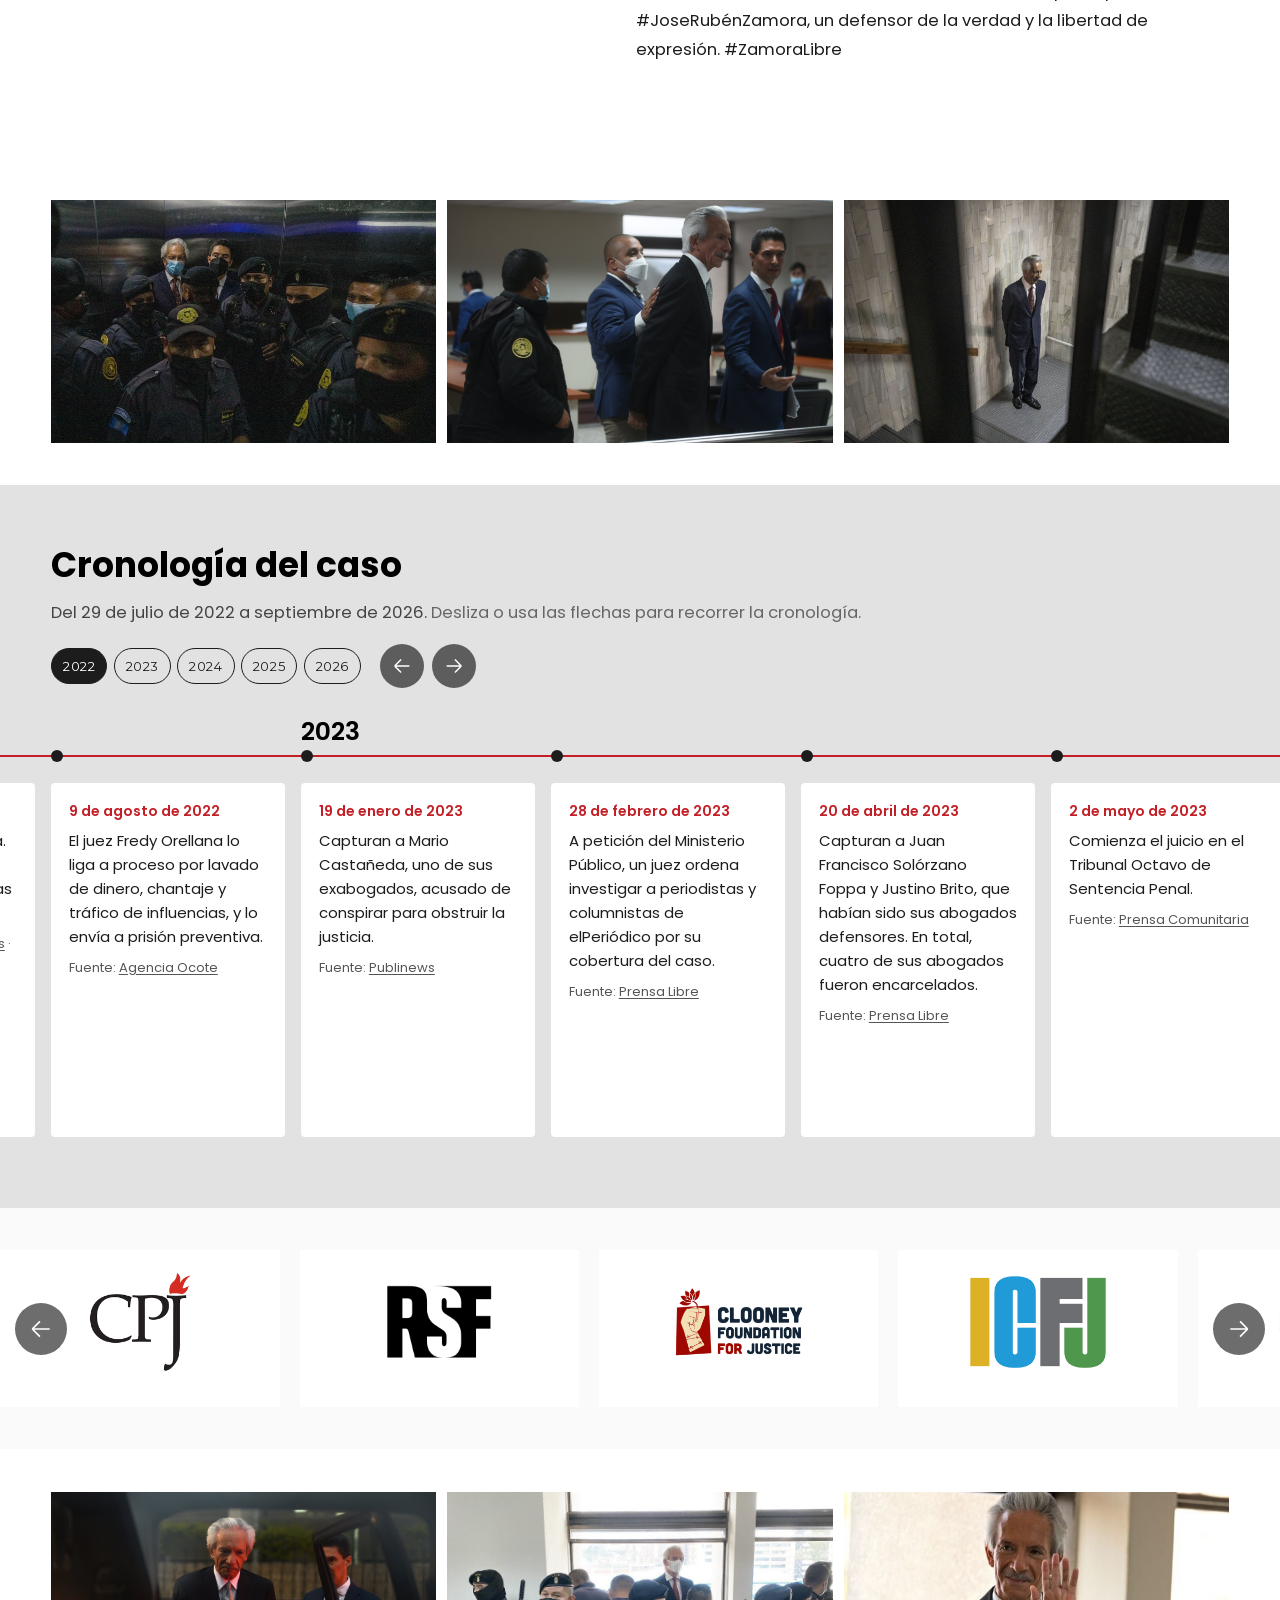
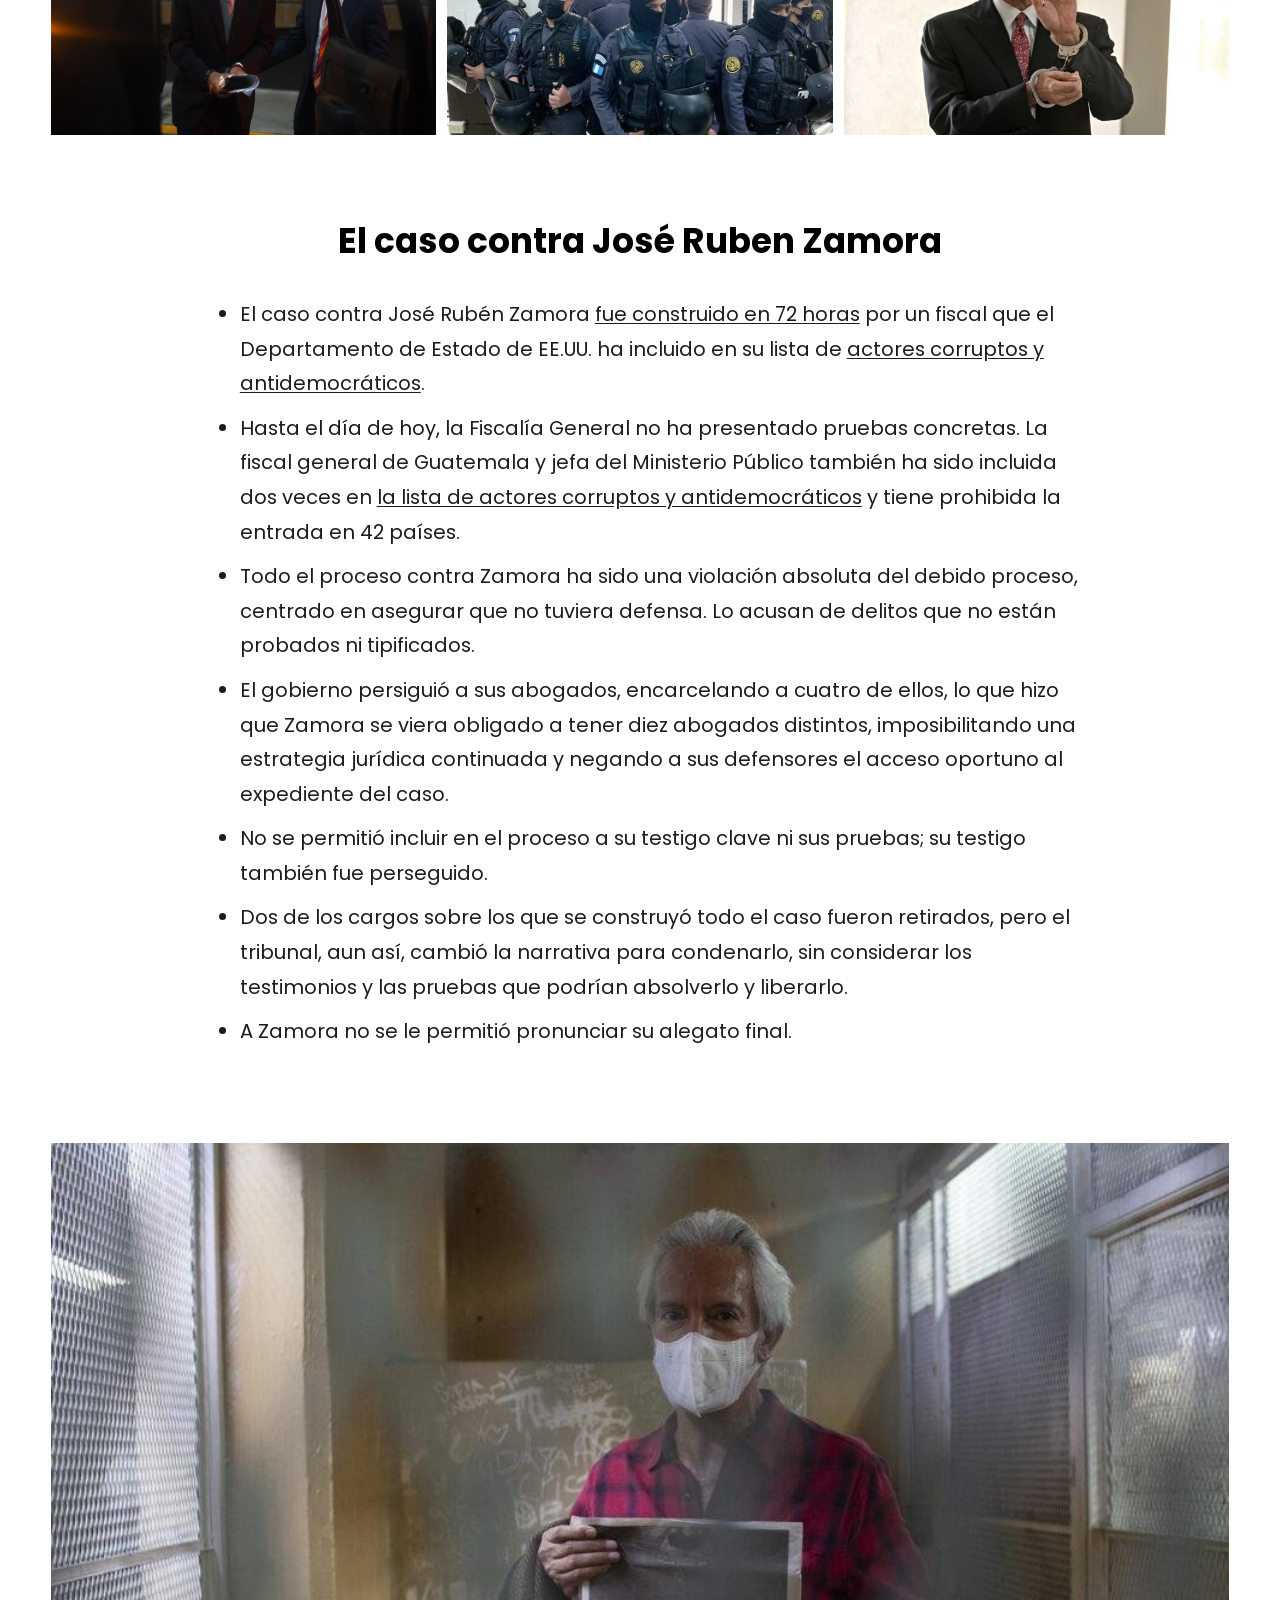
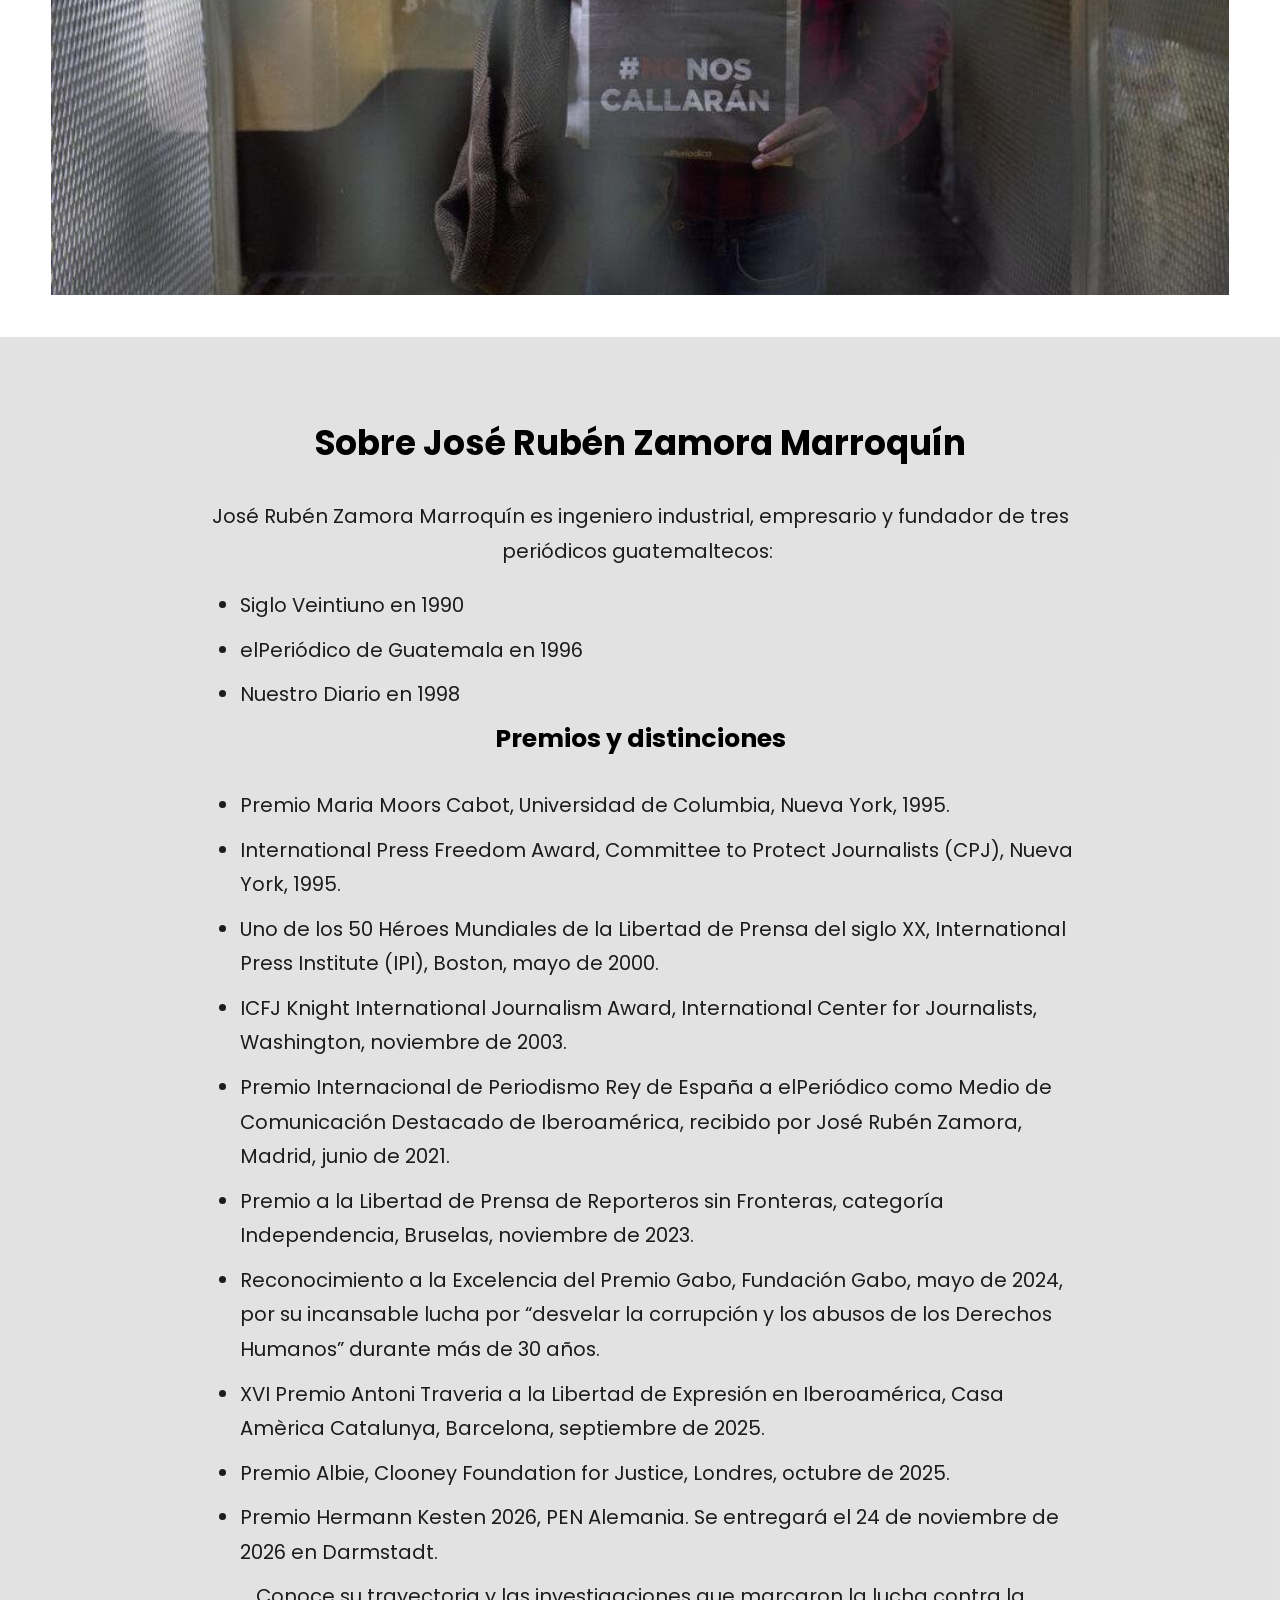
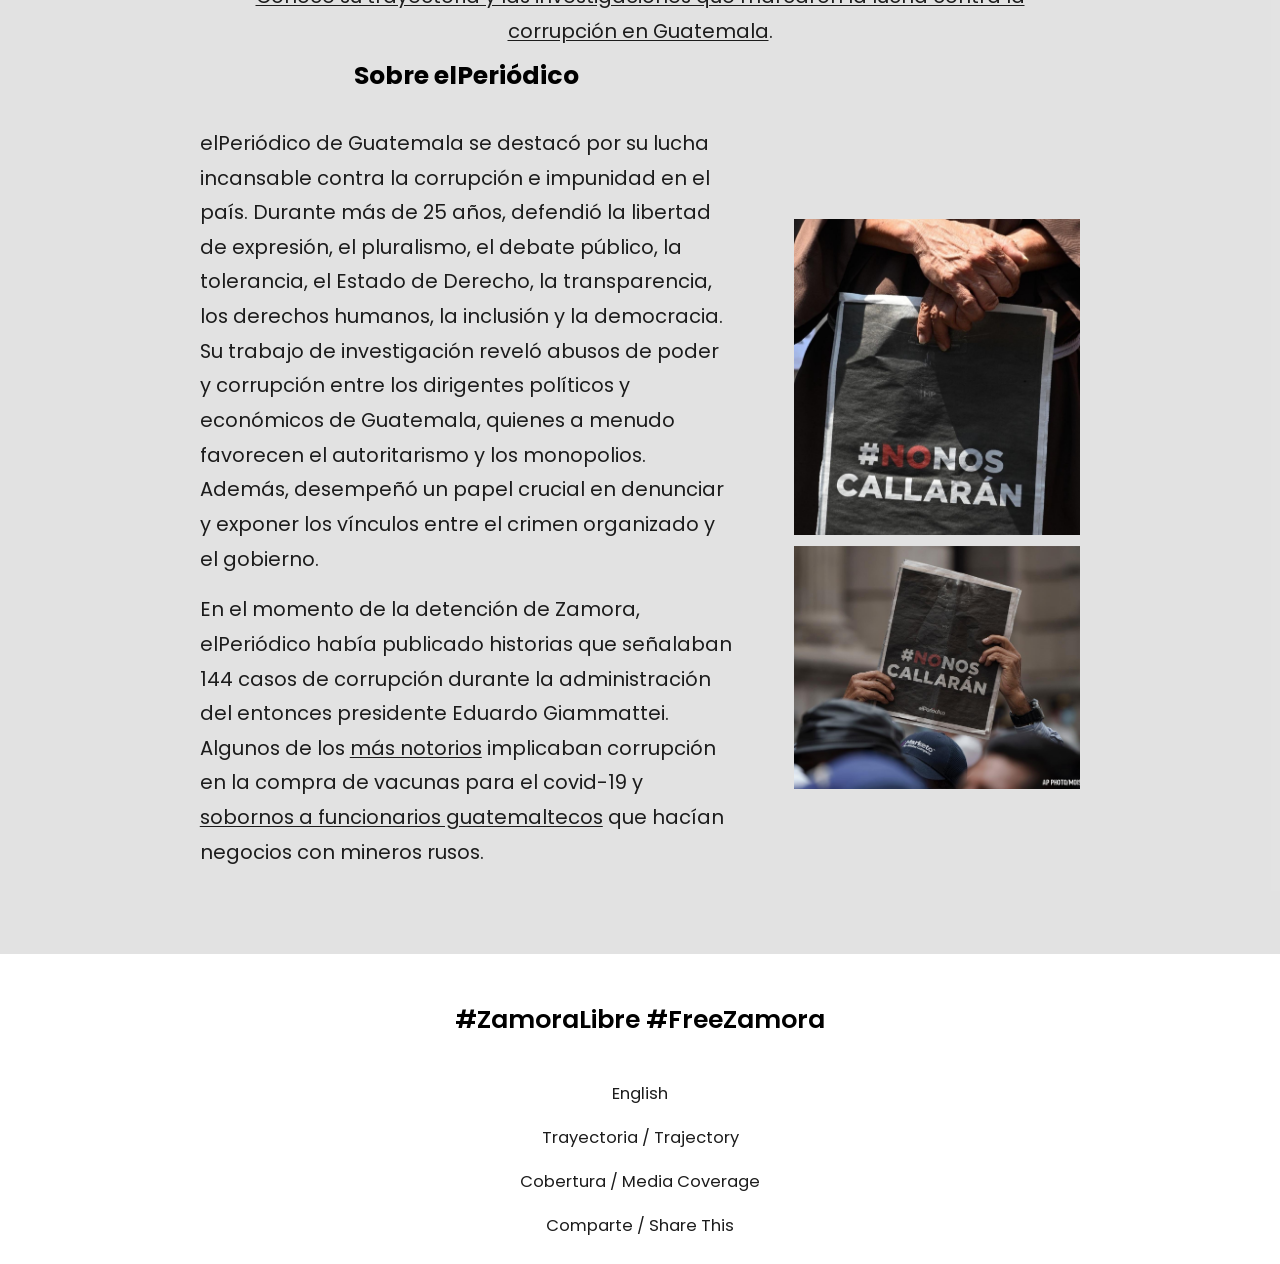
==== commit cad55690: "Actualiza el sitio a septiembre de 2026 - Contador: 1,295 días en prisión (fijo) y días de persecuci" ====
--- a/index.html
+++ b/index.html
@@ -4,12 +4,12 @@
 <meta charset="utf-8">
 <meta name="viewport" content="width=device-width, initial-scale=1">
 <title>#ZamoraLibre</title>
-<meta name="description" content="José Rubén Zamora, fundador de elPeriódico, está detenido arbitrariamente en Guatemala desde el 29 de julio de 2022, sin pruebas ni condena. Las Naciones Unidas piden su liberación inmediata.">
+<meta name="description" content="José Rubén Zamora, fundador de elPeriódico, pasó 1,295 días en prisión en Guatemala sin una condena firme. Sigue bajo arresto domiciliario y con tres procesos penales abiertos.">
 <link rel="canonical" href="https://www.zamoralibre.com/">
 <meta property="og:type" content="website">
 <meta property="og:site_name" content="#ZamoraLibre">
 <meta property="og:title" content="#ZamoraLibre">
-<meta property="og:description" content="José Rubén Zamora, fundador de elPeriódico, está detenido arbitrariamente en Guatemala desde el 29 de julio de 2022, sin pruebas ni condena.">
+<meta property="og:description" content="José Rubén Zamora, fundador de elPeriódico, pasó 1,295 días en prisión sin una condena firme. Sigue bajo arresto domiciliario y con tres procesos penales abiertos.">
 <meta property="og:url" content="https://www.zamoralibre.com/">
 <meta property="og:image" content="https://www.zamoralibre.com/assets/img/hero-detencion.jpg">
 <meta property="og:locale" content="es_ES">
@@ -23,16 +23,22 @@
 <body>
 
 <header class="cabecera">
-  <a class="cabecera__logo" href="/">#ZamoraLibre</a>
-  <button class="cabecera__menu" type="button" data-menu-boton aria-expanded="false" aria-controls="nav-panel" aria-label="Abrir menú">
-    <span></span><span></span>
-  </button>
+  <a class="cabecera__logo" href="./">#ZamoraLibre</a>
+  <div class="cabecera__acciones">
+    <nav class="idioma" aria-label="Idioma / Language">
+      <a href="./" lang="es" hreflang="es" title="Español" aria-current="page">ES</a>
+      <a href="english/" lang="en" hreflang="en" title="English">EN</a>
+    </nav>
+    <button class="cabecera__menu" type="button" data-menu-boton aria-expanded="false" aria-controls="nav-panel" aria-label="Abrir menú">
+      <span></span><span></span>
+    </button>
+  </div>
 </header>
 
 <nav class="nav-panel" id="nav-panel" data-menu-panel data-abierto="false" aria-label="Navegación principal">
-  <a href="/english/">English</a>
-  <a href="/media-coverage/">Cobertura / Media Coverage</a>
-  <a href="/comparte/">Comparte / Share This</a>
+  <a href="trayectoria/">Trayectoria / Trajectory</a>
+  <a href="media-coverage/">Cobertura / Media Coverage</a>
+  <a href="comparte/">Comparte / Share This</a>
 </nav>
 
 <main>
@@ -51,9 +57,13 @@
   <section class="seccion seccion--auto">
     <div class="fe fe--sin-relleno">
       <div style="--d:1/2/2/26;--m:1/2/7/10">
-        <p class="contador" data-contador="días de detención arbitraria">
-          <span class="dias-numero">&nbsp;</span> días de detención arbitraria
+        <p class="contador">
+          <span class="dias-numero dias-numero--fijo">1,295</span> días en prisión
         </p>
+        <p class="contador" data-contador data-desde="2022-07-29">
+          y <span class="dias-numero">&nbsp;</span> días de persecución judicial
+        </p>
+        <p class="contador__nota">Detenido el 29 de julio de 2022. Salió de prisión el 12 de febrero de 2026 y sigue bajo arresto domiciliario.</p>
       </div>
     </div>
   </section>
@@ -62,10 +72,11 @@
   <section class="seccion">
     <div class="fe">
       <div class="contenido" style="--d:1/6/17/22;--m:1/2/3/10">
-        <p class="centrado">El fundador de ‘elPeriódico’, Jose Rubén Zamora, está detenido arbitrariamente en Guatemala desde el 29 de julio de 2022, <strong>sin pruebas ni condena</strong>.</p>
-        <p class="centrado">Las Naciones Unidas consideran que su privación de libertad es arbitraria y contraviene la Declaración Universal de Derechos Humanos.&nbsp;</p>
-        <p class="centrado">Su encarcelamiento ha sido ampliamente condenado a nivel internacional, por grupos de defensa de la libertad de prensa y los derechos humanos, que consideran que es una represalia por sus reportajes sobre el entonces Presidente Alejandro Giammattei y la Fiscal General Consuelo Porras.</p>
-        <p class="centrado">Su condena se produjo tras un caso espurio y <strong>un juicio plagado de irregularidades</strong> y violaciones del derecho a las garantías procesales y a un juicio justo, incluido el rechazo por parte del juez de la admisión de pruebas exculpatorias cruciales para la defensa.</p>
+        <p class="centrado">El fundador de ‘elPeriódico’, José Rubén Zamora, pasó <strong>1,295 días en prisión</strong> en Guatemala, del 29 de julio de 2022 al 12 de febrero de 2026, <strong>sin una condena firme</strong>.</p>
+        <p class="centrado">Salir de la cárcel no es la libertad: sigue bajo arresto domiciliario, con prohibición de salir del país y tres procesos penales abiertos. La única condena que se le impuso, por lavado de dinero, ha sido anulada dos veces. El nuevo juicio sigue detenido por recusaciones y a la espera de que la Cámara Penal de la Corte Suprema de Justicia resuelva.</p>
+        <p class="centrado">Las Naciones Unidas consideraron que su privación de libertad fue arbitraria y contraria a la Declaración Universal de Derechos Humanos.&nbsp;</p>
+        <p class="centrado">Su persecución ha sido ampliamente condenada a nivel internacional por grupos de defensa de la libertad de prensa y los derechos humanos, que la consideran una represalia por sus reportajes sobre el entonces presidente Alejandro Giammattei y la fiscal general Consuelo Porras.</p>
+        <p class="centrado">La condena de 2023 se produjo tras un caso espurio y <strong>un juicio plagado de irregularidades</strong> y violaciones del derecho a las garantías procesales y a un juicio justo, incluido el rechazo por parte del juez de la admisión de pruebas exculpatorias cruciales para la defensa.</p>
       </div>
     </div>
   </section>
@@ -102,10 +113,10 @@
         <p class="centrado">Haz que se escuche: ayúdanos a exigir la libertad de Jose Ruben Zamora compartiendo su historia en redes sociales usando la etiqueta <strong>#ZamoraLibre</strong> y <strong>#FreeZamora</strong>.</p>
         <p class="centrado"><strong>Mensajes sugeridos:</strong></p>
         <ul>
-          <li><p class="sqsrte-small">El periodista #JoseRubénZamora, está detenido en Guatemala desde hace 730 días, sin pruebas ni condena. @UNHumanRights declaró que su detención es arbitraria y contraviene la Declaración Universal de Derechos Humanos. Hoy es un buen día para dejarlo en libertad. #ZamoraLibre&nbsp;&nbsp;</p></li>
-          <li><p class="sqsrte-small">🚨Exigimos la libertad inmediata del periodista #JoseRubénZamora, detenido arbitrariamente en Guatemala desde hace más de dos años. Su detención es una clara violación a la libertad de expresión. #ZamoraLibre</p></li>
-          <li><p class="sqsrte-small">El periodismo no es un crimen. La detención de #JoseRubénZamora es un ataque directo a la libertad de prensa. Exigimos su liberación inmediata. #ZamoraLibre</p></li>
-          <li><p class="sqsrte-small">El periodismo no es un crimen. Pedimos la liberación de #JoseRubénZamora, un defensor de la verdad y la libertad de expresión. #ZamoraLibre&nbsp;</p></li>
+          <li><p class="sqsrte-small">El periodista #JoseRubénZamora pasó 1,295 días en prisión en Guatemala sin una condena firme. Hoy sigue bajo arresto domiciliario y con tres procesos abiertos. La ONU declaró arbitraria su detención. Es hora de cerrar los casos en su contra. #ZamoraLibre</p></li>
+          <li><p class="sqsrte-small">Salir de la cárcel no es la libertad. #JoseRubénZamora sigue bajo arresto domiciliario y sin poder salir del país, mientras su proceso se entrampa en recusaciones. Exigimos que cese la persecución judicial. #ZamoraLibre</p></li>
+          <li><p class="sqsrte-small">El periodismo no es un crimen. La persecución contra #JoseRubénZamora es un ataque directo a la libertad de prensa. Exigimos que se retiren todos los cargos. #ZamoraLibre</p></li>
+          <li><p class="sqsrte-small">Su única condena fue anulada dos veces. Libertad plena para #JoseRubénZamora, un defensor de la verdad y la libertad de expresión. #ZamoraLibre</p></li>
         </ul>
       </div>
     </div>
@@ -129,24 +140,252 @@
     </div>
   </section>
 
-  <!-- 6 · Lo más reciente -->
-  <section class="seccion seccion--gris">
-    <div class="fe">
-      <div class="contenido" style="--d:1/5/26/23;--m:1/2/3/10">
-        <h3 class="centrado"><strong>Lo más reciente</strong></h3>
-        <ul>
-          <li><p><strong>18 de julio de 2024.</strong>&nbsp; Se presentó una apelación urgente ante la Relatora Especial de la ONU sobre la tortura y otros tratos o penas crueles, inhumanos o degradantes. <a href="https://cpj.org/2024/07/urgent-appeal-to-un-says-journalist-jose-ruben-zamora-was-tortured-should-be-freed/" target="_blank" rel="noopener">CPJ</a>.</p></li>
-          <li><p><strong>1 de julio de 2024. </strong>La ONU declaró arbitraria la detención de José Rubén Zamora, señaló que contraviene seis artículos de la Declaración Universal de Derechos Humanos, y pidió su liberación inmediata. <a href="https://www.ohchr.org/sites/default/files/documents/issues/detention-wg/opinions/session99/a-hrc-wgad-2024-7-guatemala-aev.pdf" target="_blank" rel="noopener">United Nations</a>. <a href="https://www.vancecenter.org/un-working-group-arbitrary-detention-release-jose-ruben-zamora/" target="_blank" rel="noopener">The Vance Center</a>. <a href="https://medium.com/@joserubenzamora/grupo-de-trabajo-sobre-la-detenci%C3%B3n-arbitraria-de-naciones-unidas-declara-arbitraria-la-detenci%C3%B3n-ddeeeddc234e" target="_blank" rel="noopener">Medium</a>. <a href="https://elpais.com/america/2024-07-02/la-onu-considera-arbitraria-la-detencion-de-jose-ruben-zamora-y-pide-su-inmediata-liberacion.html" target="_blank" rel="noopener">El País de España</a>. <a href="https://www.nbcnews.com/news/amp/rcna159952" target="_blank" rel="noopener">NBCNews</a>.&nbsp;</p></li>
-          <li><p><strong>15 de mayo de 2024.</strong> José Zamora obtuvo la libertad condicional, pero no pudo salir de la cárcel debido a que ese era solo uno de los tres casos judiciales que le abrió el Ministerio Público.</p></li>
-          <li><p><strong>19 de marzo de 2024. </strong>El experto independiente, Doctor Carlos Beristain, documentó que Zamora se ha enfrentado a tortura y tratos inhumanos utilizando el Protocolo de Estambul.&nbsp;</p></li>
-          <li><p><strong>8 de febrero de 2024.</strong> &nbsp; El informe de TrialWatch señaló que las acusaciones "parecen ser un pretexto del gobierno para tomar represalias, habida cuenta de su labor informativa crítica sobre la corrupción como periodista". <a href="https://cfj.org/reports/guatemala-v-jose-ruben-zamora/" target="_blank" rel="noopener">TrialWatch</a>.</p></li>
-          <li><p><strong>5 de febrero de 2024.</strong> La American Bar Association concluyó que su juicio era "fundamentalmente injusto" y que nunca debería haber sido procesado en primer lugar.&nbsp; <a href="https://www.americanbar.org/groups/human_rights/reports/trial-observation-report-guatemala-vs-jrz/" target="_blank" rel="noopener">American Bar Association</a>.&nbsp;</p></li>
-          <li><p><strong>15 de octubre de 2023.</strong> Su sentencia fue anulada. El nuevo juicio estaba previsto para el 25 de febrero de 2024, pero la fiscalía ha hecho todo lo posible por retrasar maliciosamente el proceso.&nbsp;</p></li>
-          <li><p><strong>14 de junio de 2023. </strong>Fue condenado a seis años de prisión. Los fiscales solicitaban una condena de 40 años.</p></li>
-          <li><p><strong>15 de mayo de 2023.</strong> elPeriódico dejó de publicarse en línea y cerró sus operaciones tras 26 años debido a la presión del gobierno. Antes de la situación actual, elPeriódico y José Rubén Zamora se habían enfrentado a más de 190 demandas espurias, terrorismo fiscal, amenazas de muerte, <a href="https://cpj.org/2003/06/cpj-concerned-about-series-of-recent-attacks-again/" target="_blank" rel="noopener">redadas ilegales y secuestro</a> y un <a href="https://cpj.org/2008/08/brutally-attacked-in-guatemalaagain/" target="_blank" rel="noopener">intento de asesinato</a>.</p></li>
-        </ul>
-      </div>
-    </div>
+  <!-- 6 · Cronología del caso -->
+  <section class="cronologia seccion--gris" id="lo-mas-reciente" aria-labelledby="lo-mas-reciente-titulo" data-cronologia>
+    <div class="cronologia__cabeza">
+      <div>
+        <h3 class="cronologia__titulo" id="lo-mas-reciente-titulo"><strong>Cronología del caso</strong></h3>
+        <p class="cronologia__rango">Del 29 de julio de 2022 a septiembre de 2026. <span class="cronologia__ayuda">Desliza o usa las flechas para recorrer la cronología.</span></p>
+      </div>
+      <div class="cronologia__controles">
+        <div class="cronologia__anios" role="group" aria-label="Ir al año">
+          <button type="button" data-cronologia-anio="2022">2022</button>
+          <button type="button" data-cronologia-anio="2023">2023</button>
+          <button type="button" data-cronologia-anio="2024">2024</button>
+          <button type="button" data-cronologia-anio="2025">2025</button>
+          <button type="button" data-cronologia-anio="2026">2026</button>
+        </div>
+        <div class="cronologia__flechas">
+          <button class="cronologia__flecha" type="button" data-cronologia-anterior aria-label="Anterior"><svg viewBox="0 0 24 24" fill="none" stroke="currentColor" stroke-width="1.6" aria-hidden="true"><path d="M20 12H4M4 12l7-7M4 12l7 7"/></svg></button>
+          <button class="cronologia__flecha" type="button" data-cronologia-siguiente aria-label="Siguiente"><svg viewBox="0 0 24 24" fill="none" stroke="currentColor" stroke-width="1.6" aria-hidden="true"><path d="M4 12h16M20 12l-7-7M20 12l-7 7"/></svg></button>
+        </div>
+      </div>
+    </div>
+    <ol class="cronologia__pista" data-cronologia-pista tabindex="0" aria-label="Cronología del caso, del más antiguo al más reciente">
+      <li class="cronologia__item cronologia__item--hito cronologia__item--anio" data-anio="2022"><span class="cronologia__anio" aria-hidden="true">2022</span>
+        <div class="cronologia__tarjeta">
+          <p class="cronologia__fecha"><time datetime="2022-07-29">29 de julio de 2022</time></p>
+          <p class="cronologia__texto">Es capturado en su casa. La policía y la fiscalía allanan su residencia y las oficinas de elPeriódico.</p>
+          <p class="cronologia__fuentes">Fuentes: <a href="https://www.nytimes.com/2022/07/30/world/americas/guatemala-journalist-zamora-arrest.html" target="_blank" rel="noopener">The New York Times</a> · <a href="https://cpj.org/2022/07/cpj-calls-for-immediate-release-of-guatemalan-journalist-jose-ruben-zamora/" target="_blank" rel="noopener">CPJ</a></p>
+        </div>
+      </li>
+      <li class="cronologia__item" data-anio="2022">
+        <div class="cronologia__tarjeta">
+          <p class="cronologia__fecha"><time datetime="2022-08-09">9 de agosto de 2022</time></p>
+          <p class="cronologia__texto">El juez Fredy Orellana lo liga a proceso por lavado de dinero, chantaje y tráfico de influencias, y lo envía a prisión preventiva.</p>
+          <p class="cronologia__fuentes">Fuente: <a href="https://www.agenciaocote.com/blog/2022/08/10/juez-liga-proceso-penal-envia-prision-zamora-gomez/" target="_blank" rel="noopener">Agencia Ocote</a></p>
+        </div>
+      </li>
+      <li class="cronologia__item cronologia__item--anio" data-anio="2023"><span class="cronologia__anio" aria-hidden="true">2023</span>
+        <div class="cronologia__tarjeta">
+          <p class="cronologia__fecha"><time datetime="2023-01-19">19 de enero de 2023</time></p>
+          <p class="cronologia__texto">Capturan a Mario Castañeda, uno de sus exabogados, acusado de conspirar para obstruir la justicia.</p>
+          <p class="cronologia__fuentes">Fuente: <a href="https://www.publinews.gt/gt/noticias/2023/01/19/capturan-a-abogado-que-ejercio-defensa-de-jose-ruben-zamora-enero-2023.html" target="_blank" rel="noopener">Publinews</a></p>
+        </div>
+      </li>
+      <li class="cronologia__item" data-anio="2023">
+        <div class="cronologia__tarjeta">
+          <p class="cronologia__fecha"><time datetime="2023-02-28">28 de febrero de 2023</time></p>
+          <p class="cronologia__texto">A petición del Ministerio Público, un juez ordena investigar a periodistas y columnistas de elPeriódico por su cobertura del caso.</p>
+          <p class="cronologia__fuentes">Fuente: <a href="https://www.prensalibre.com/guatemala/justicia/juez-ordena-investigar-a-periodistas-y-columnistas-de-elperiodico-y-medios-de-comunicacion-a-peticion-del-mp-breaking/" target="_blank" rel="noopener">Prensa Libre</a></p>
+        </div>
+      </li>
+      <li class="cronologia__item" data-anio="2023">
+        <div class="cronologia__tarjeta">
+          <p class="cronologia__fecha"><time datetime="2023-04-20">20 de abril de 2023</time></p>
+          <p class="cronologia__texto">Capturan a Juan Francisco Solórzano Foppa y Justino Brito, que habían sido sus abogados defensores. En total, cuatro de sus abogados fueron encarcelados.</p>
+          <p class="cronologia__fuentes">Fuente: <a href="https://www.prensalibre.com/guatemala/justicia/capturan-a-juan-francisco-solorzano-foppa-y-justino-brito-torres-senalados-de-supuesta-obstaculizacion-a-la-accion-penal-breaking/" target="_blank" rel="noopener">Prensa Libre</a></p>
+        </div>
+      </li>
+      <li class="cronologia__item" data-anio="2023">
+        <div class="cronologia__tarjeta">
+          <p class="cronologia__fecha"><time datetime="2023-05-02">2 de mayo de 2023</time></p>
+          <p class="cronologia__texto">Comienza el juicio en el Tribunal Octavo de Sentencia Penal.</p>
+          <p class="cronologia__fuentes">Fuente: <a href="https://prensacomunitaria.org/2023/05/se-inicia-el-juicio-contra-jose-ruben-zamora-periodista-y-director-de-el-periodico/" target="_blank" rel="noopener">Prensa Comunitaria</a></p>
+        </div>
+      </li>
+      <li class="cronologia__item cronologia__item--hito" data-anio="2023">
+        <div class="cronologia__tarjeta">
+          <p class="cronologia__fecha"><time datetime="2023-05-15">15 de mayo de 2023</time></p>
+          <p class="cronologia__texto">elPeriódico publica su última edición y cierra tras casi 27 años, por la presión del gobierno.</p>
+          <p class="cronologia__fuentes">Fuentes: <a href="https://www.nytimes.com/2023/05/16/world/americas/elperiodico-guatemala-newspaper.html" target="_blank" rel="noopener">The New York Times</a> · <a href="https://cpj.org/2023/05/guatemalan-newspaper-elperiodico-closes-under-government-pressure/" target="_blank" rel="noopener">CPJ</a></p>
+        </div>
+      </li>
+      <li class="cronologia__item cronologia__item--hito" data-anio="2023">
+        <div class="cronologia__tarjeta">
+          <p class="cronologia__fecha"><time datetime="2023-06-14">14 de junio de 2023</time></p>
+          <p class="cronologia__texto">Es condenado a seis años de prisión por lavado de dinero y absuelto de chantaje y tráfico de influencias. La fiscalía pedía 40 años.</p>
+          <p class="cronologia__fuentes">Fuentes: <a href="https://www.prensalibre.com/guatemala/justicia/jose-ruben-zamora-es-condenado-por-lavado-de-dinero-y-asegura-todos-mis-derechos-han-sido-vulnerados-breaking/" target="_blank" rel="noopener">Prensa Libre</a> · <a href="https://cpj.org/2023/06/guatemalan-journalist-jose-ruben-zamora-convicted-of-money-laundering-sentenced-to-6-years-in-prison/" target="_blank" rel="noopener">CPJ</a></p>
+        </div>
+      </li>
+      <li class="cronologia__item cronologia__item--hito" data-anio="2023">
+        <div class="cronologia__tarjeta">
+          <p class="cronologia__fecha"><time datetime="2023-10-10">10 de octubre de 2023</time></p>
+          <p class="cronologia__texto">La Sala Segunda de Apelaciones anula la condena y ordena repetir el juicio. Aun así, sigue preso.</p>
+          <p class="cronologia__fuentes">Fuente: <a href="https://www.prensalibre.com/guatemala/justicia/sala-de-apelaciones-anula-condena-contra-jose-ruben-zamora-y-ordena-nuevo-juicio/" target="_blank" rel="noopener">Prensa Libre</a></p>
+        </div>
+      </li>
+      <li class="cronologia__item cronologia__item--anio" data-anio="2024"><span class="cronologia__anio" aria-hidden="true">2024</span>
+        <div class="cronologia__tarjeta">
+          <p class="cronologia__fecha"><time datetime="2024-02-05">5 de febrero de 2024</time></p>
+          <p class="cronologia__texto">La American Bar Association concluye que su juicio fue «fundamentalmente injusto» y que nunca debió ser procesado.</p>
+          <p class="cronologia__fuentes">Fuente: <a href="https://www.americanbar.org/groups/human_rights/reports/trial-observation-report-guatemala-vs-jrz/" target="_blank" rel="noopener">American Bar Association</a></p>
+        </div>
+      </li>
+      <li class="cronologia__item" data-anio="2024">
+        <div class="cronologia__tarjeta">
+          <p class="cronologia__fecha"><time datetime="2024-02-08">8 de febrero de 2024</time></p>
+          <p class="cronologia__texto">El informe TrialWatch de la Clooney Foundation for Justice califica el juicio con una F y señala que las acusaciones parecen una represalia por su periodismo.</p>
+          <p class="cronologia__fuentes">Fuente: <a href="https://cfj.org/reports/guatemala-v-jose-ruben-zamora/" target="_blank" rel="noopener">TrialWatch</a></p>
+        </div>
+      </li>
+      <li class="cronologia__item" data-anio="2024">
+        <div class="cronologia__tarjeta">
+          <p class="cronologia__fecha"><time datetime="2024-03-19">19 de marzo de 2024</time></p>
+          <p class="cronologia__texto">El experto independiente Carlos Beristain documenta, con el Protocolo de Estambul, que Zamora ha sufrido tortura y tratos inhumanos.</p>
+        </div>
+      </li>
+      <li class="cronologia__item" data-anio="2024">
+        <div class="cronologia__tarjeta">
+          <p class="cronologia__fecha"><time datetime="2024-05-15">15 de mayo de 2024</time></p>
+          <p class="cronologia__texto">Obtiene medidas sustitutivas en el caso de lavado de dinero, pero no sale de la cárcel porque sigue preso por otro de los procesos abiertos en su contra.</p>
+          <p class="cronologia__fuentes">Fuente: <a href="https://lahora.gt/nacionales/dguzman/2024/11/15/sala-segunda-de-apelaciones-revoca-medidas-a-periodista-jose-ruben-zamora-y-ordena-que-vuelva-a-prision/" target="_blank" rel="noopener">La Hora</a></p>
+        </div>
+      </li>
+      <li class="cronologia__item cronologia__item--hito" data-anio="2024">
+        <div class="cronologia__tarjeta">
+          <p class="cronologia__fecha"><time datetime="2024-07-01">1 de julio de 2024</time></p>
+          <p class="cronologia__texto">El Grupo de Trabajo de la ONU sobre la Detención Arbitraria declara arbitraria su detención y pide su liberación inmediata.</p>
+          <p class="cronologia__fuentes">Fuentes: <a href="https://www.ohchr.org/sites/default/files/documents/issues/detention-wg/opinions/session99/a-hrc-wgad-2024-7-guatemala-aev.pdf" target="_blank" rel="noopener">Naciones Unidas</a> · <a href="https://elpais.com/america/2024-07-02/la-onu-considera-arbitraria-la-detencion-de-jose-ruben-zamora-y-pide-su-inmediata-liberacion.html" target="_blank" rel="noopener">El País</a></p>
+        </div>
+      </li>
+      <li class="cronologia__item" data-anio="2024">
+        <div class="cronologia__tarjeta">
+          <p class="cronologia__fecha"><time datetime="2024-07-18">18 de julio de 2024</time></p>
+          <p class="cronologia__texto">Su equipo legal presenta un llamamiento urgente ante la Relatora Especial de la ONU sobre la tortura.</p>
+          <p class="cronologia__fuentes">Fuente: <a href="https://cpj.org/2024/07/urgent-appeal-to-un-says-journalist-jose-ruben-zamora-was-tortured-should-be-freed/" target="_blank" rel="noopener">CPJ</a></p>
+        </div>
+      </li>
+      <li class="cronologia__item" data-anio="2024">
+        <div class="cronologia__tarjeta">
+          <p class="cronologia__fecha"><time datetime="2024-08-01">1 de agosto de 2024</time></p>
+          <p class="cronologia__texto">Amnistía Internacional lo declara preso de conciencia.</p>
+          <p class="cronologia__fuentes">Fuente: <a href="https://www.es.amnesty.org/en-que-estamos/noticias/noticia/articulo/guatemala-amnistia-internacional-nombra-a-jose-ruben-zamora-preso-de-conciencia-y-exige-su-liberacion/" target="_blank" rel="noopener">Amnistía Internacional</a></p>
+        </div>
+      </li>
+      <li class="cronologia__item" data-anio="2024">
+        <div class="cronologia__tarjeta">
+          <p class="cronologia__fecha"><time datetime="2024-08-28">28 de agosto de 2024</time></p>
+          <p class="cronologia__texto">Seis relatores especiales de la ONU alertan que casi 20 meses de aislamiento, en una oscuridad casi constante, equivaldrían a tortura.</p>
+          <p class="cronologia__fuentes">Fuente: <a href="https://www.doughtystreet.co.uk/news/jose-ruben-zamora-v-guatemala-six-united-nations-experts-raise-grave-concerns-about-inhumane" target="_blank" rel="noopener">Doughty Street Chambers</a></p>
+        </div>
+      </li>
+      <li class="cronologia__item cronologia__item--hito" data-anio="2024">
+        <div class="cronologia__tarjeta">
+          <p class="cronologia__fecha"><time datetime="2024-10-19">19 de octubre de 2024</time></p>
+          <p class="cronologia__texto">Tras 813 días en prisión, sale de Mariscal Zavala con arresto domiciliario, otorgado por un juez en el segundo proceso en su contra.</p>
+          <p class="cronologia__fuentes">Fuentes: <a href="https://lahora.gt/nacionales/sosegueda/2024/10/19/despues-de-mas-de-800-dias-en-prision-jose-ruben-zamora-dejara-mariscal-zavala-esta-noche/" target="_blank" rel="noopener">La Hora</a> · <a href="https://www.prensalibre.com/guatemala/justicia/jose-ruben-zamora-obtiene-arresto-domiciliario-tras-haber-pasado-mas-de-800-dias-en-prision-breaking/" target="_blank" rel="noopener">Prensa Libre</a></p>
+        </div>
+      </li>
+      <li class="cronologia__item" data-anio="2024">
+        <div class="cronologia__tarjeta">
+          <p class="cronologia__fecha"><time datetime="2024-11-15">15 de noviembre de 2024</time></p>
+          <p class="cronologia__texto">La Sala Segunda de Apelaciones revoca sus medidas sustitutivas en el caso de lavado de dinero y ordena que vuelva a prisión.</p>
+          <p class="cronologia__fuentes">Fuente: <a href="https://lahora.gt/nacionales/dguzman/2024/11/15/sala-segunda-de-apelaciones-revoca-medidas-a-periodista-jose-ruben-zamora-y-ordena-que-vuelva-a-prision/" target="_blank" rel="noopener">La Hora</a></p>
+        </div>
+      </li>
+      <li class="cronologia__item cronologia__item--anio" data-anio="2025"><span class="cronologia__anio" aria-hidden="true">2025</span>
+        <div class="cronologia__tarjeta">
+          <p class="cronologia__fecha"><time datetime="2025-01-13">13 de enero de 2025</time></p>
+          <p class="cronologia__texto">La Corte Suprema de Justicia le otorga un amparo provisional que evita su regreso a prisión en el caso de lavado de dinero.</p>
+          <p class="cronologia__fuentes">Fuente: <a href="https://prensacomunitaria.org/2025/01/csj-confirma-la-libertad-para-jose-ruben-zamora/" target="_blank" rel="noopener">Prensa Comunitaria</a></p>
+        </div>
+      </li>
+      <li class="cronologia__item cronologia__item--hito" data-anio="2025">
+        <div class="cronologia__tarjeta">
+          <p class="cronologia__fecha"><time datetime="2025-03-10">10 de marzo de 2025</time></p>
+          <p class="cronologia__texto">Vuelve a la prisión de Mariscal Zavala, después de que la Sala Tercera de Apelaciones anulara su arresto domiciliario. El juez que ejecutó la orden denuncia amenazas.</p>
+          <p class="cronologia__fuentes">Fuentes: <a href="https://www.prensalibre.com/guatemala/justicia/juez-ejecuta-orden-de-sala-y-jose-ruben-zamora-volvera-a-prision-preventiva-breaking/" target="_blank" rel="noopener">Prensa Libre</a> · <a href="https://cpj.org/2025/03/cpj-calls-for-release-of-jose-ruben-zamora-after-guatemala-judge-orders-the-journalist-back-to-jail/" target="_blank" rel="noopener">CPJ</a></p>
+        </div>
+      </li>
+      <li class="cronologia__item" data-anio="2025">
+        <div class="cronologia__tarjeta">
+          <p class="cronologia__fecha"><time datetime="2025-03-26">26 de marzo de 2025</time></p>
+          <p class="cronologia__texto">La CIDH y relatores de la ONU expresan preocupación por su regreso a prisión y por las amenazas contra operadores de justicia.</p>
+          <p class="cronologia__fuentes">Fuente: <a href="https://www.oas.org/es/cidh/jsForm/?File=/es/cidh/prensa/comunicados/2025/060.asp" target="_blank" rel="noopener">CIDH</a></p>
+        </div>
+      </li>
+      <li class="cronologia__item" data-anio="2025">
+        <div class="cronologia__tarjeta">
+          <p class="cronologia__fecha"><time datetime="2025-07-30">30 de julio de 2025</time></p>
+          <p class="cronologia__texto">El senador estadounidense Dick Durbin pide en el pleno del Senado su liberación y el retiro de los cargos.</p>
+          <p class="cronologia__fuentes">Fuente: <a href="https://www.durbin.senate.gov/newsroom/press-releases/on-the-senate-floor-durbin-urges-the-release-of-political-prisoners-in-the-uae-azerbaijan-tunisia-and-guatemala" target="_blank" rel="noopener">Senador Durbin</a></p>
+        </div>
+      </li>
+      <li class="cronologia__item" data-anio="2025">
+        <div class="cronologia__tarjeta">
+          <p class="cronologia__fecha"><time datetime="2025-10">Octubre de 2025</time></p>
+          <p class="cronologia__texto">La Cámara Penal de la Corte Suprema de Justicia concluye que se violó su derecho de defensa y devuelve el caso de lavado de dinero a la Sala de Apelaciones.</p>
+          <p class="cronologia__fuentes">Fuente: <a href="https://prensacomunitaria.org/2025/10/csj-resuelve-que-hubo-violaciones-al-derecho-de-defensa-de-jose-ruben-zamora/" target="_blank" rel="noopener">Prensa Comunitaria</a></p>
+        </div>
+      </li>
+      <li class="cronologia__item cronologia__item--hito cronologia__item--anio" data-anio="2026"><span class="cronologia__anio" aria-hidden="true">2026</span>
+        <div class="cronologia__tarjeta">
+          <p class="cronologia__fecha"><time datetime="2026-02-12">12 de febrero de 2026</time></p>
+          <p class="cronologia__texto">Tras <strong>1,295 días en prisión</strong>, el juez Maximino Morales le otorga arresto domiciliario, con prohibición de salir del país. Sale de Mariscal Zavala esa noche.</p>
+          <p class="cronologia__fuentes">Fuentes: <a href="https://cpj.org/2026/02/cpj-welcomes-guatemalan-journalist-jose-ruben-zamoras-release-to-house-arrest-calls-for-all-charges-to-be-dropped/" target="_blank" rel="noopener">CPJ</a> · <a href="https://www.sipiapa.org/la-sip-saludala-liberacion-jose-ruben-zamora-guatemala-n1301134" target="_blank" rel="noopener">SIP</a> · <a href="https://rsf.org/en/guatemala-rsf-welcomes-release-jose-rub%C3%A9n-zamora-and-calls-definitive-end-his-legal-persecution" target="_blank" rel="noopener">RSF</a></p>
+        </div>
+      </li>
+      <li class="cronologia__item" data-anio="2026">
+        <div class="cronologia__tarjeta">
+          <p class="cronologia__fecha"><time datetime="2026-03">Marzo de 2026</time></p>
+          <p class="cronologia__texto">La Comisión Interamericana de Derechos Humanos, que mantiene medidas cautelares a su favor, se reúne con él durante su periodo de sesiones en Guatemala.</p>
+          <p class="cronologia__fuentes">Fuente: <a href="https://www.oas.org/es/cidh/jsForm/?File=%2Fes%2Fcidh%2Fprensa%2Fcomunicados%2F2026%2F042.asp" target="_blank" rel="noopener">CIDH</a></p>
+        </div>
+      </li>
+      <li class="cronologia__item" data-anio="2026">
+        <div class="cronologia__tarjeta">
+          <p class="cronologia__fecha"><time datetime="2026-03-20">20 de marzo de 2026</time></p>
+          <p class="cronologia__texto">La Corte Suprema de Justicia le otorga un amparo definitivo que deja sin efecto las resoluciones que lo enviaban de vuelta a prisión. El Ministerio Público apela.</p>
+          <p class="cronologia__fuentes">Fuente: <a href="https://lahora.gt/nacionales/sosegueda/2026/03/23/camara-de-amparos-y-antejuicios-confirma-la-libertad-a-jose-ruben-zamora/" target="_blank" rel="noopener">La Hora</a></p>
+        </div>
+      </li>
+      <li class="cronologia__item" data-anio="2026">
+        <div class="cronologia__tarjeta">
+          <p class="cronologia__fecha"><time datetime="2026-05-11">11 de mayo de 2026</time></p>
+          <p class="cronologia__texto">Zamora denuncia que el Ministerio Público busca una nueva orden de captura en su contra por la publicación de 2021 sobre la «alfombra mágica».</p>
+          <p class="cronologia__fuentes">Fuente: <a href="https://prensacomunitaria.org/2026/05/jose-ruben-zamora-denuncia-nuevo-intento-de-encarcelarlo-por-sus-publicaciones/" target="_blank" rel="noopener">Prensa Comunitaria</a></p>
+        </div>
+      </li>
+      <li class="cronologia__item" data-anio="2026">
+        <div class="cronologia__tarjeta">
+          <p class="cronologia__fecha"><time datetime="2026-06-23">23 de junio de 2026</time></p>
+          <p class="cronologia__texto">La Corte de Constitucionalidad acepta el desistimiento del Ministerio Público y archiva el caso contra ocho periodistas y columnistas de elPeriódico, abierto en 2023 por su cobertura.</p>
+          <p class="cronologia__fuentes">Fuente: <a href="https://prensacomunitaria.org/2026/06/cc-acepta-archivar-caso-contra-periodistas-y-columnistas-de-elperiodico/" target="_blank" rel="noopener">Prensa Comunitaria</a></p>
+        </div>
+      </li>
+      <li class="cronologia__item cronologia__item--hito" data-anio="2026">
+        <div class="cronologia__tarjeta">
+          <p class="cronologia__fecha"><time datetime="2026-07-28">28 de julio de 2026</time></p>
+          <p class="cronologia__texto">La Sala Segunda de Apelaciones anula por segunda vez la condena por lavado de dinero y ordena repetir el juicio. La Corte de Constitucionalidad deja firmes sus medidas sustitutivas.</p>
+          <p class="cronologia__fuentes">Fuentes: <a href="https://prensacomunitaria.org/2026/07/sala-vuelve-a-anular-la-condena-impuesta-contra-jose-ruben-zamora/" target="_blank" rel="noopener">Prensa Comunitaria</a> · <a href="https://www.prensalibre.com/guatemala/justicia/cc-deja-firme-la-libertad-de-jose-ruben-zamora-al-aceptar-el-desistimiento-del-mp-breaking/" target="_blank" rel="noopener">Prensa Libre</a></p>
+        </div>
+      </li>
+      <li class="cronologia__item" data-anio="2026">
+        <div class="cronologia__tarjeta">
+          <p class="cronologia__fecha"><time datetime="2026-08-13">13 de agosto de 2026</time></p>
+          <p class="cronologia__texto">El Tribunal Noveno le niega el permiso para viajar a Estados Unidos por tratamiento médico. El nuevo juicio sigue detenido: la Cámara Penal tramita una casación de la exfiscal Samari Gómez.</p>
+          <p class="cronologia__fuentes">Fuentes: <a href="https://prensacomunitaria.org/2026/08/dos-juezas-niegan-a-jose-ruben-zamora-permiso-para-salir-del-pais-y-recibir-tratamiento-medico/" target="_blank" rel="noopener">Prensa Comunitaria</a> · <a href="https://lahora.gt/nacionales/sosegueda/2026/08/13/caso-contra-jose-ruben-zamora-se-entrampa-una-vez-mas-camara-penal-procesa-casacion-solicitada-por-samari-gomez-now/" target="_blank" rel="noopener">La Hora</a></p>
+        </div>
+      </li>
+      <li class="cronologia__item" data-anio="2026">
+        <div class="cronologia__tarjeta">
+          <p class="cronologia__fecha"><time datetime="2026-09-08">8 de septiembre de 2026</time></p>
+          <p class="cronologia__texto">Un estudio de Harald Waxenecker publicado por el Reuters Institute analiza 675,835 publicaciones en X y encuentra que 44 cuentas dirigieron una campaña coordinada para presentar su periodismo como un delito.</p>
+          <p class="cronologia__fuentes">Fuente: <a href="https://reutersinstitute.politics.ox.ac.uk/es/news/campana-odio-X-jose-ruben-zamora-guatemala" target="_blank" rel="noopener">Reuters Institute</a></p>
+        </div>
+      </li>
+    </ol>
   </section>
 
   <!-- 7 · Organizaciones -->
@@ -199,8 +438,8 @@
       <div class="contenido" style="--d:1/5/18/23;--m:1/2/3/10">
         <h3 class="centrado"><strong>El caso contra José Ruben Zamora</strong></h3>
         <ul>
-          <li><p>El caso contra José Rubén Zamora <a href="https://elfaro.net/en/202208/centroamerica/26331/The-Case-against-Journalist-Jos%C3%A9-Rub%C3%A9n-Zamora-Was-Built-in-72-Hours.htm" target="_blank" rel="noopener">fue construido en 72 horas</a> por un fiscal que el Departamento de Estado de EE.UU. ha incluido en su lista de <a href="https://www.state.gov/reports/section-353-corrupt-and-undemocratic-actors-report-2022/" target="_blank" rel="noopener">actores corruptos y antidemocráticos</a>.&nbsp;</p></li>
-          <li><p>Hasta el día de hoy, la Fiscalía General no ha presentado pruebas concretas. La fiscal general de Guatemala y jefa del Ministerio Público también ha sido incluida dos veces en <a href="https://www.state.gov/designation-of-attorney-general-maria-consuelo-porras-argueta-de-porres-for-involvement-in-significant-corruption-and-consideration-of-additional-designations/" target="_blank" rel="noopener">la lista de actores corruptos y antidemocráticos</a> y tiene prohibida la entrada en 42 países.</p></li>
+          <li><p>El caso contra José Rubén Zamora <a href="https://elfaro.net/en/202208/centroamerica/26331/The-Case-against-Journalist-Jos%C3%A9-Rub%C3%A9n-Zamora-Was-Built-in-72-Hours.htm" target="_blank" rel="noopener">fue construido en 72 horas</a> por un fiscal que el Departamento de Estado de EE.UU. ha incluido en su lista de <a href="https://2021-2025.state.gov/reports/section-353-corrupt-and-undemocratic-actors-report-2022/" target="_blank" rel="noopener">actores corruptos y antidemocráticos</a>.&nbsp;</p></li>
+          <li><p>Hasta el día de hoy, la Fiscalía General no ha presentado pruebas concretas. La fiscal general de Guatemala y jefa del Ministerio Público también ha sido incluida dos veces en <a href="https://2021-2025.state.gov/designation-of-attorney-general-maria-consuelo-porras-argueta-de-porres-for-involvement-in-significant-corruption-and-consideration-of-additional-designations/" target="_blank" rel="noopener">la lista de actores corruptos y antidemocráticos</a> y tiene prohibida la entrada en 42 países.</p></li>
           <li><p>Todo el proceso contra Zamora ha sido una violación absoluta del debido proceso, centrado en asegurar que no tuviera defensa. Lo acusan de delitos que no están probados ni tipificados.&nbsp;</p></li>
           <li><p>El gobierno persiguió a sus abogados, encarcelando a cuatro de ellos, lo que hizo que Zamora se viera obligado a tener diez abogados distintos, imposibilitando una estrategia jurídica continuada y negando a sus defensores el acceso oportuno al expediente del caso.</p></li>
           <li><p>No se permitió incluir en el proceso a su testigo clave ni sus pruebas; su testigo también fue perseguido.&nbsp;</p></li>
@@ -234,14 +473,18 @@
         </ul>
         <h4 class="centrado"><strong>Premios y distinciones</strong></h4>
         <ul>
-          <li><p>The Maria Moors Cabot Prize, Columbia University, Nueva York, octubre de 1992.</p></li>
-          <li><p>International Press Freedom Award, Committee of Protect Journalists, diciembre de 1992.</p></li>
-          <li><p>One of the 50 World Press Freedom Heroes of the XX Century, International Press Institute -IPI- Boston, mayo de 2000.</p></li>
-          <li><p>ICFJ Knight International Journalism Award, ICFJ, noviembre, Washington, 2003.</p></li>
-          <li><p>Premio Rey de España, Madrid, junio de 2021.&nbsp;</p></li>
-          <li><p>Reporters without Borders Prize for Independence,, Bruselas, Bélgica, noviembre de 2023.</p></li>
-          <li><p>Premio GABO a la Excelencia, Fundación Gabriel García Márquez, mayo de 2024. por su incansable lucha por “desvelar la corrupción y los abusos de los Derechos Humanos” durante más de 30 años.&nbsp;</p></li>
+          <li><p>Premio Maria Moors Cabot, Universidad de Columbia, Nueva York, 1995.</p></li>
+          <li><p>International Press Freedom Award, Committee to Protect Journalists (CPJ), Nueva York, 1995.</p></li>
+          <li><p>Uno de los 50 Héroes Mundiales de la Libertad de Prensa del siglo XX, International Press Institute (IPI), Boston, mayo de 2000.</p></li>
+          <li><p>ICFJ Knight International Journalism Award, International Center for Journalists, Washington, noviembre de 2003.</p></li>
+          <li><p>Premio Internacional de Periodismo Rey de España a elPeriódico como Medio de Comunicación Destacado de Iberoamérica, recibido por José Rubén Zamora, Madrid, junio de 2021.</p></li>
+          <li><p>Premio a la Libertad de Prensa de Reporteros sin Fronteras, categoría Independencia, Bruselas, noviembre de 2023.</p></li>
+          <li><p>Reconocimiento a la Excelencia del Premio Gabo, Fundación Gabo, mayo de 2024, por su incansable lucha por “desvelar la corrupción y los abusos de los Derechos Humanos” durante más de 30 años.</p></li>
+          <li><p>XVI Premio Antoni Traveria a la Libertad de Expresión en Iberoamérica, Casa Amèrica Catalunya, Barcelona, septiembre de 2025.</p></li>
+          <li><p>Premio Albie, Clooney Foundation for Justice, Londres, octubre de 2025.</p></li>
+          <li><p>Premio Hermann Kesten 2026, PEN Alemania. Se entregará el 24 de noviembre de 2026 en Darmstadt.</p></li>
         </ul>
+        <p class="centrado"><a href="trayectoria/">Conoce su trayectoria y las investigaciones que marcaron la lucha contra la corrupción en Guatemala</a>.</p>
       </div>
       <div class="marco marco--galeria" style="--d:25/17/34/23;--m:39/2/45/10">
         <img class="imagen" src="assets/img/sobre-1.jpg" width="1170" height="1465" loading="lazy"
@@ -267,9 +510,10 @@
       <h4 class="centrado">#ZamoraLibre #FreeZamora</h4>
     </div>
     <div class="pie__enlaces centrado" style="--d:4/11/9/17;--m:4/2/6/10">
-      <a href="/english/">English</a>
-      <a href="/media-coverage/">Covertura / Media Coverage</a>
-      <a href="/comparte/">Comparte / Share This</a>
+      <a href="english/">English</a>
+      <a href="trayectoria/">Trayectoria / Trajectory</a>
+      <a href="media-coverage/">Cobertura / Media Coverage</a>
+      <a href="comparte/">Comparte / Share This</a>
     </div>
   </div>
 </footer>
--- a/assets/css/style.css
+++ b/assets/css/style.css
@@ -118,20 +118,26 @@
 }
 
 /* ---------- Cabecera ---------------------------------------------------- */
+/* Cabecera fija: siempre visible al hacer scroll. */
 .cabecera {
-  position: relative;
+  position: sticky;
+  top: 0;
   z-index: 40;
   display: flex;
   align-items: center;
   justify-content: space-between;
   gap: 1rem;
-  padding: 2.2vw var(--gutter);
+  padding: clamp(0.8rem, 1.4vw, 1.4rem) var(--gutter);
   background: var(--blanco);
+  border-bottom: 1px solid rgba(0, 0, 0, 0.08);
 }
 
 @media (max-width: 767px) {
-  .cabecera { padding: 5vw var(--gutter-movil); }
-}
+  .cabecera { padding: 0.8rem var(--gutter-movil); }
+}
+
+/* Los saltos a un ancla (#lo-mas-reciente) no quedan debajo de la cabecera. */
+html { scroll-padding-top: 6rem; }
 
 .cabecera__logo {
   font-family: var(--fuente-titulo);
@@ -141,6 +147,43 @@
   color: var(--tinta);
   text-decoration: none;
 }
+
+/* Selector de idioma, siempre visible junto al menú. */
+.cabecera__acciones {
+  display: flex;
+  align-items: center;
+  gap: clamp(0.9rem, 2vw, 1.6rem);
+}
+
+.idioma {
+  display: flex;
+  border: 1px solid var(--tinta);
+  border-radius: 999px;
+  overflow: hidden;
+  font-family: var(--fuente-nav);
+  font-size: 13px;
+  letter-spacing: 0.08em;
+}
+
+.idioma a {
+  display: grid;
+  place-items: center;
+  min-width: 44px;
+  min-height: 34px;
+  padding: 0 0.7em;
+  color: var(--tinta);
+  text-decoration: none;
+  line-height: 1;
+  transition: background 0.2s ease, color 0.2s ease;
+}
+
+.idioma a[aria-current="page"] {
+  background: var(--tinta);
+  color: var(--blanco);
+}
+
+.idioma a:not([aria-current="page"]):hover,
+.idioma a:not([aria-current="page"]):focus-visible { color: var(--rojo); }
 
 /* Hamburguesa de dos líneas, como el original. */
 .cabecera__menu {
@@ -299,6 +342,266 @@
   border-radius: 5px;
 }
 
+/* Cifra fija (días en prisión): mismo bloque, en negro. */
+.dias-numero--fijo { background-color: var(--tinta); }
+
+.contador + .contador { margin-top: 0; }
+
+.contador__nota {
+  font-size: var(--texto-pequeno);
+  text-align: center;
+  color: #555;
+  margin: 0 0 1.5rem;
+}
+
+/* ---------- Cronología horizontal del caso (portada) -------------------- */
+.cronologia {
+  background: var(--gris-seccion);
+  padding: 4.5vmax 0 4vmax;
+  scroll-margin-top: 1rem;
+}
+
+.cronologia__cabeza {
+  display: flex;
+  flex-wrap: wrap;
+  align-items: flex-end;
+  justify-content: space-between;
+  gap: 1rem 2rem;
+  max-width: var(--ancho-maximo);
+  margin: 0 auto;
+  padding: 0 var(--gutter);
+}
+
+@media (max-width: 767px) {
+  .cronologia__cabeza { padding: 0 var(--gutter-movil); }
+}
+
+.cronologia__titulo { margin: 0 0 0.3em; }
+
+.cronologia__rango {
+  margin: 0;
+  font-size: var(--texto-pequeno);
+  color: #444;
+}
+
+.cronologia__ayuda { color: #666; }
+
+.cronologia__controles {
+  display: flex;
+  flex-wrap: wrap;
+  align-items: center;
+  gap: 0.8rem 1.2rem;
+}
+
+.cronologia__anios { display: flex; flex-wrap: wrap; gap: 0.4rem; }
+
+.cronologia__anios button {
+  min-height: 36px;
+  padding: 0 0.85em;
+  border: 1px solid var(--tinta);
+  border-radius: 999px;
+  background: transparent;
+  color: var(--tinta);
+  font-family: var(--fuente-nav);
+  font-size: 13px;
+  letter-spacing: 0.04em;
+  cursor: pointer;
+  transition: background 0.2s ease, color 0.2s ease;
+}
+
+.cronologia__anios button:hover { color: var(--rojo); border-color: var(--rojo); }
+
+.cronologia__anios button[aria-pressed="true"] {
+  background: var(--tinta);
+  border-color: var(--tinta);
+  color: var(--blanco);
+}
+
+.cronologia__flechas { display: flex; gap: 0.5rem; }
+
+.cronologia__flecha {
+  display: grid;
+  place-items: center;
+  width: 44px;
+  height: 44px;
+  border: 0;
+  border-radius: 50%;
+  background: rgba(60, 60, 60, 0.8);
+  color: var(--blanco);
+  cursor: pointer;
+  transition: background 0.2s ease, opacity 0.2s ease;
+}
+
+.cronologia__flecha:hover { background: rgba(30, 30, 30, 0.95); }
+.cronologia__flecha:disabled { opacity: 0.3; cursor: default; }
+.cronologia__flecha svg { width: 22px; height: 22px; }
+
+.cronologia__pista {
+  --lado: max(var(--gutter), calc((100vw - var(--ancho-maximo)) / 2 + var(--gutter)));
+  list-style: none;
+  margin: 1.6rem 0 0;
+  padding: 2.6rem var(--lado) 1.2rem;
+  display: grid;
+  grid-auto-flow: column;
+  grid-auto-columns: minmax(250px, 19rem);
+  overflow-x: auto;
+  scroll-snap-type: x proximity;
+  scroll-padding-inline: var(--lado);
+  scrollbar-width: thin;
+  scrollbar-color: rgba(0, 0, 0, 0.35) transparent;
+  overscroll-behavior-x: contain;
+}
+
+@media (max-width: 767px) {
+  .cronologia__pista {
+    --lado: var(--gutter-movil);
+    grid-auto-columns: 80%;
+  }
+}
+
+.cronologia__pista:focus-visible { outline-offset: -3px; }
+
+.cronologia__item {
+  position: relative;
+  scroll-snap-align: start;
+  padding: 1.6rem 1rem 0 0;
+  border-top: 2px solid var(--rojo);
+}
+
+/* Punto sobre la línea */
+.cronologia__item::before {
+  content: "";
+  position: absolute;
+  top: -7px;
+  left: 0;
+  width: 12px;
+  height: 12px;
+  border-radius: 50%;
+  background: var(--tinta);
+}
+
+.cronologia__item--hito::before {
+  top: -10px;
+  width: 18px;
+  height: 18px;
+  background: var(--rojo);
+  box-shadow: 0 0 0 4px rgba(195, 31, 38, 0.2);
+}
+
+.cronologia__anio {
+  position: absolute;
+  top: -2.4rem;
+  left: 0;
+  font-family: var(--fuente-titulo);
+  font-weight: 600;
+  font-size: var(--h4);
+  line-height: 1;
+  color: var(--negro);
+}
+
+.cronologia__tarjeta {
+  height: 100%;
+  padding: 1rem 1.1rem;
+  background: var(--blanco);
+  border-radius: 4px;
+}
+
+.cronologia__item--hito .cronologia__tarjeta { box-shadow: inset 3px 0 0 var(--rojo); }
+
+.cronologia__fecha {
+  margin: 0 0 0.4em;
+  font-family: var(--fuente-titulo);
+  font-weight: 600;
+  font-size: 14px;
+  color: var(--rojo);
+}
+
+.cronologia__texto {
+  margin: 0 0 0.6em;
+  font-size: 15px;
+  line-height: 1.6;
+}
+
+.cronologia__fuentes {
+  margin: 0;
+  font-size: 13px;
+  line-height: 1.5;
+  color: #555;
+}
+
+.cronologia__fuentes a {
+  color: inherit;
+  text-decoration: underline;
+  text-underline-offset: 2px;
+}
+
+.cronologia__fuentes a:hover,
+.cronologia__fuentes a:focus-visible { color: var(--rojo); }
+
+/* ---------- Línea del tiempo (trayectoria) ------------------------------ */
+.linea {
+  list-style: none;
+  margin: 0;
+  padding: 0;
+  border-left: 2px solid var(--rojo);
+}
+
+.linea__item {
+  position: relative;
+  padding: 0 0 2.2rem 1.6rem;
+}
+
+.linea__item::before {
+  content: "";
+  position: absolute;
+  left: -7px;
+  top: 0.55em;
+  width: 12px;
+  height: 12px;
+  border-radius: 50%;
+  background: var(--rojo);
+}
+
+.linea__item:last-child { padding-bottom: 0; }
+
+.linea__fecha {
+  display: block;
+  font-family: var(--fuente-titulo);
+  font-weight: 600;
+  font-size: var(--texto-pequeno);
+  color: var(--rojo);
+  letter-spacing: 0.02em;
+}
+
+.linea__titulo {
+  font-size: var(--h4);
+  margin: 0.15em 0 0.4em;
+}
+
+.linea__item > p { margin: 0 0 0.5em; }
+
+.linea__impacto {
+  border-left: 3px solid rgba(0, 0, 0, 0.12);
+  padding-left: 0.9rem;
+}
+
+.linea__fuente {
+  font-size: var(--texto-pequeno);
+  color: #555;
+}
+
+.linea__periodo {
+  font-size: var(--h3);
+  margin: 3rem 0 1.4rem;
+}
+
+.linea__periodo:first-child { margin-top: 0; }
+
+.premios { list-style: none; padding: 0; margin: 0; }
+.premios li { padding: 0.7rem 0; border-bottom: 1px solid rgba(0, 0, 0, 0.1); }
+.premios li:last-child { border-bottom: 0; }
+.premios strong { display: block; }
+
 /* ---------- Marquesina -------------------------------------------------- */
 .marquesina {
   display: flex;
